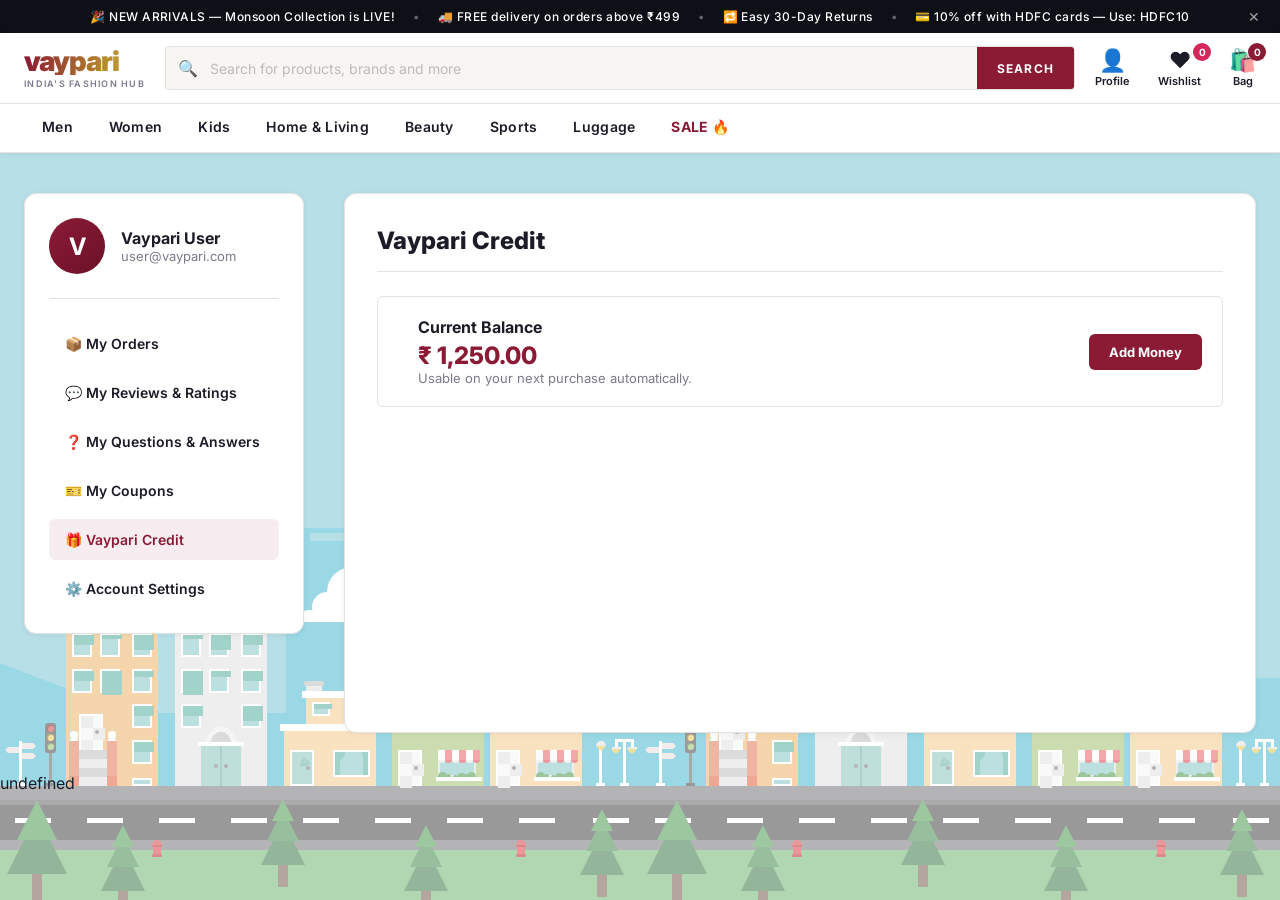
==== credit.html @ 8fc0a8b9 "Add files via upload" ====
<!doctype html>
<html lang="en">

<head>
    <meta charset="UTF-8" />
    <meta name="viewport" content="width=device-width, initial-scale=1.0" />
    <meta name="description" content="Vaypari - India's leading online fashion & lifestyle destination. Shop Men, Women, Kids, Beauty, Home & more." />
    <meta name="keywords" content="fashion, online shopping, clothing, shoes, accessories, beauty, home decor, India" />
    <meta name="author" content="Vaypari" />
    <meta name="theme-color" content="#ff3f6c" />
    <title>Vaypari Credit - Vaypari Account</title>
    <link rel="stylesheet" href="style.css" />
    <link rel="preconnect" href="https://fonts.googleapis.com" />
    <script src="script.js" defer></script>
</head>

<body>

    <!-- ==================== SMOOTH BACKGROUND (CITY SKYLINE) ==================== -->
    <div class="wrap-bg" id="smooth-bg">
        <div class="bg_area">
            <div class="bg01 clearfix"></div>
        </div>
    </div>
    <!-- ==================== PRELOADER ==================== -->
    <div id="page-loader" class="page-loader">
        <div class="loader-holder">
            <!-- 16 circles for the animation -->
            <div class="circle"></div><div class="circle"></div><div class="circle"></div><div class="circle"></div>
            <div class="circle"></div><div class="circle"></div><div class="circle"></div><div class="circle"></div>
            <div class="circle"></div><div class="circle"></div><div class="circle"></div><div class="circle"></div>
            <div class="circle"></div><div class="circle"></div><div class="circle"></div><div class="circle"></div>
        </div>
    </div>

    <!-- ==================== TOP ANNOUNCEMENT BAR ==================== -->
    <div class="announcement-bar" id="announcementBar">
        <div class="announcement-inner">
            <span class="announcement-item">🎉 NEW ARRIVALS — Monsoon Collection is LIVE!</span>
            <span class="announcement-sep">•</span>
            <span class="announcement-item">🚚 FREE delivery on orders above ₹499</span>
            <span class="announcement-sep">•</span>
            <span class="announcement-item">🔁 Easy 30-Day Returns</span>
            <span class="announcement-sep">•</span>
            <span class="announcement-item">💳 10% off with HDFC cards — Use: HDFC10</span>
        </div>
        <button class="announcement-close" id="announcementClose" aria-label="Close announcement">✕</button>
    </div>

    <!-- ==================== MAIN HEADER ==================== -->
    <header class="main-header" id="mainHeader">
        <div class="header-inner">

            <!-- Hamburger (Mobile) -->
            <button class="hamburger-menu" id="hamburger" aria-label="Open menu" type="button">
                <span></span><span></span><span></span>
            </button>

            <!-- Logo -->
            <a href="Front.html" class="logo" aria-label="Vaypari Home">
                <span class="logo-text">vaypari</span>
                <span class="logo-tag">India's Fashion Hub</span>
            </a>

            <!-- Search -->
            <div class="search-wrapper search-animated">
                <span class="search-icon">🔍</span>
                <input id="searchInput" type="text" class="search-input" placeholder="Search for products, brands and more" autocomplete="off" />
                <div class="search-suggestions" id="searchSuggestions">
                    <div class="suggestion-group">
                        <p class="suggestion-label">TRENDING SEARCHES</p>
                        <a href="#" class="suggestion-item">👗 Ethnic Wear for Women</a>
                        <a href="#" class="suggestion-item">👟 Sports Shoes for Men</a>
                        <a href="#" class="suggestion-item">💄 Lipstick Collections</a>
                        <a href="#" class="suggestion-item">🛋️ Home Décor Essentials</a>
                        <a href="#" class="suggestion-item">👜 Handbags & Wallets</a>
                    </div>
                </div>
                <button type="button" class="search-btn" id="searchBtn">SEARCH</button>
            </div>

            <!-- Right Icons -->
            <nav class="header-actions" aria-label="User actions">
                <div class="action-item" id="profileDropdownTrigger">
                    <span class="action-icon">👤</span>
                    <span class="action-label">Profile</span>
                    <div class="profile-dropdown" id="profileDropdown">
                        <div class="profile-header">
                            <p>Hello!</p>
                            <p class="profile-sub">Access account & manage orders</p>
                        </div>
                        <div class="profile-links">
                            <a href="orders.html">📦 My Orders</a>
                            <a href="reviews.html">💬 My Reviews & Ratings</a>
                            <a href="qa.html">❓ My Questions & Answers</a>
                            <a href="coupons.html">🎫 My Coupons</a>
                            <a href="credit.html">🎁 Vaypari Credit</a>
                            <a href="settings.html">⚙️ Account Settings</a>
                        </div>
                        <div class="profile-footer">
                            <a href="#" class="profile-login-btn">LOGIN / SIGNUP</a>
                            <span>Seller: <a href="#">Sell on Vaypari</a></span>
                        </div>
                    </div>
                </div>
                <a href="#" class="action-item wishlist">
                    <span class="action-icon">❤️</span>
                    <span class="action-label">Wishlist</span>
                    <span class="wishlist-count" id="wishlistCount">0</span>
                </a>
                <a href="#" class="action-item cart-action">
                    <span class="action-icon">🛍️</span>
                    <span class="action-label">Bag</span>
                    <span class="cart-count" id="cartCount">0</span>
                </a>
            </nav>
        </div>

        <!-- ==================== NAVIGATION BAR ==================== -->
        <nav class="navbar" aria-label="Main navigation">
            <div class="nav-inner">
                <div class="nav-item nav-dropdown" data-cat="men">
                    <a href="#" class="nav-link">Men</a>
                    <div class="mega-dropdown">
                        <div class="mega-col">
                            <h4>Top Wear</h4>
                            <a href="#">T-Shirts</a><a href="#">Casual Shirts</a><a href="#">Formal Shirts</a>
                            <a href="#">Sweatshirts</a><a href="#">Hoodies</a><a href="#">Jackets & Coats</a>
                        </div>
                        <div class="mega-col">
                            <h4>Bottom Wear</h4>
                            <a href="#">Jeans</a><a href="#">Casual Trousers</a><a href="#">Formal Trousers</a>
                            <a href="#">Shorts</a><a href="#">Track Pants</a>
                        </div>
                        <div class="mega-col">
                            <h4>Ethnic Wear</h4>
                            <a href="#">Kurtas & Kurta Sets</a><a href="#">Sherwanis</a><a href="#">Ethnic Jackets</a>
                            <a href="#">Mundus</a><a href="#">Nehru Jackets</a>
                        </div>
                        <div class="mega-col">
                            <h4>Footwear</h4>
                            <a href="#">Casual Shoes</a><a href="#">Sports Shoes</a><a href="#">Formal Shoes</a>
                            <a href="#">Sandals & Floaters</a><a href="#">Loafers & Moccasins</a>
                        </div>
                        <div class="mega-col mega-brands">
                            <h4>Top Brands</h4>
                            <a href="#" class="brand-pill">H&M</a>
                            <a href="#" class="brand-pill">Puma</a>
                            <a href="#" class="brand-pill">Zara</a>
                            <a href="#" class="brand-pill">Nike</a>
                            <a href="#" class="brand-pill">Levi's</a>
                            <a href="#" class="brand-pill">US Polo</a>
                        </div>
                    </div>
                </div>
                <div class="nav-item nav-dropdown" data-cat="women">
                    <a href="#" class="nav-link">Women</a>
                    <div class="mega-dropdown">
                        <div class="mega-col">
                            <h4>Indian & Fusion</h4>
                            <a href="#">Kurtas & Suits</a><a href="#">Sarees</a><a href="#">Lehengas</a>
                            <a href="#">Salwar Suits</a><a href="#">Ethnic Jackets</a>
                        </div>
                        <div class="mega-col">
                            <h4>Western Wear</h4>
                            <a href="#">Dresses</a><a href="#">Tops</a><a href="#">T-Shirts</a>
                            <a href="#">Jeans</a><a href="#">Trousers & Capris</a><a href="#">Co-ords</a>
                        </div>
                        <div class="mega-col">
                            <h4>Footwear</h4>
                            <a href="#">Heels</a><a href="#">Flats</a><a href="#">Sandals</a>
                            <a href="#">Boots</a><a href="#">Sports Shoes</a>
                        </div>
                        <div class="mega-col">
                            <h4>Accessories</h4>
                            <a href="#">Handbags</a><a href="#">Jewellery</a><a href="#">Watches</a>
                            <a href="#">Sunglasses</a><a href="#">Belts</a>
                        </div>
                        <div class="mega-col mega-brands">
                            <h4>Top Brands</h4>
                            <a href="#" class="brand-pill">Libas</a>
                            <a href="#" class="brand-pill">AND</a>
                            <a href="#" class="brand-pill">W</a>
                            <a href="#" class="brand-pill">Biba</a>
                            <a href="#" class="brand-pill">Global Desi</a>
                        </div>
                    </div>
                </div>
                <div class="nav-item nav-dropdown" data-cat="kids">
                    <a href="#" class="nav-link">Kids</a>
                    <div class="mega-dropdown">
                        <div class="mega-col">
                            <h4>Boys Clothing</h4>
                            <a href="#">T-Shirts</a><a href="#">Shirts</a><a href="#">Shorts</a><a href="#">Jeans</a>
                        </div>
                        <div class="mega-col">
                            <h4>Girls Clothing</h4>
                            <a href="#">Dresses</a><a href="#">Tops</a><a href="#">Ethnic Sets</a><a href="#">Jeans</a>
                        </div>
                        <div class="mega-col">
                            <h4>Footwear & More</h4>
                            <a href="#">School Shoes</a><a href="#">Sandals</a><a href="#">Toys</a><a href="#">Baby Care</a>
                        </div>
                    </div>
                </div>
                <div class="nav-item nav-dropdown" data-cat="home">
                    <a href="#" class="nav-link">Home & Living</a>
                    <div class="mega-dropdown">
                        <div class="mega-col">
                            <h4>Bed & Bath</h4>
                            <a href="#">Bedsheets</a><a href="#">Blankets</a><a href="#">Towels</a><a href="#">Pillows</a>
                        </div>
                        <div class="mega-col">
                            <h4>Kitchen</h4>
                            <a href="#">Cookware</a><a href="#">Storage</a><a href="#">Dinnerware</a>
                        </div>
                        <div class="mega-col">
                            <h4>Décor</h4>
                            <a href="#">Wall Art</a><a href="#">Candles</a><a href="#">Vases</a><a href="#">Clocks</a>
                        </div>
                    </div>
                </div>
                <div class="nav-item nav-dropdown" data-cat="beauty">
                    <a href="#" class="nav-link">Beauty</a>
                    <div class="mega-dropdown">
                        <div class="mega-col">
                            <h4>Skincare</h4>
                            <a href="#">Face Wash</a><a href="#">Moisturiser</a><a href="#">Sunscreen</a><a href="#">Serums</a>
                        </div>
                        <div class="mega-col">
                            <h4>Makeup</h4>
                            <a href="#">Lipstick</a><a href="#">Foundation</a><a href="#">Mascara</a><a href="#">Eyeliner</a>
                        </div>
                        <div class="mega-col">
                            <h4>Haircare</h4>
                            <a href="#">Shampoo</a><a href="#">Conditioner</a><a href="#">Hair Oil</a><a href="#">Serums</a>
                        </div>
                    </div>
                </div>
                <div class="nav-item"><a href="#" class="nav-link">Sports</a></div>
                <div class="nav-item"><a href="#" class="nav-link">Luggage</a></div>
                <div class="nav-item nav-sale"><a href="#" class="nav-link">SALE 🔥</a></div>
            </div>
        </nav>
    </header>

    
    <!-- ==================== ACCOUNT LAYOUT ==================== -->
    <main class="page-content">
        <div class="account-container">
            
        <aside class="account-sidebar">
            <div class="account-user">
                <div class="account-avatar">V</div>
                <div class="account-user-info">
                    <h3>Vaypari User</h3>
                    <p>user@vaypari.com</p>
                </div>
            </div>
            <nav class="account-nav">
                <a href="orders.html" class="account-nav-item ">📦 My Orders</a>
                <a href="reviews.html" class="account-nav-item ">💬 My Reviews & Ratings</a>
                <a href="qa.html" class="account-nav-item ">❓ My Questions & Answers</a>
                <a href="coupons.html" class="account-nav-item ">🎫 My Coupons</a>
                <a href="credit.html" class="account-nav-item active">🎁 Vaypari Credit</a>
                <a href="settings.html" class="account-nav-item ">⚙️ Account Settings</a>

            </nav>
        </aside>

            <div class="account-content">
                
            <h2>Vaypari Credit</h2>
            <div class="mock-credit-card reveal-up">
                <div class="mock-details">
                    <h4>Current Balance</h4>
                    <h2 style="border: none; padding: 0; margin: 0; color: var(--brand);">₹ 1,250.00</h2>
                    <p>Usable on your next purchase automatically.</p>
                </div>
                <button class="mock-btn">Add Money</button>
            </div>
        
            </div>
        </div>
    </main>
    <footer class="main-footer">undefined
---- style.css ----
@import url('https://fonts.googleapis.com/css2?family=Inter:wght@300;400;500;600;700;800;900&display=swap');

/* =====================================================
   VAYPARI — MYNTRA-STYLE DESIGN SYSTEM
   ===================================================== */

:root {
    /* Brand — deep wine-rose */
    --brand:       #8B1A35;
    --brand-dark:  #6b1227;
    --brand-light: #f7edf0;
    /* Accent — champagne gold */
    --gold:        #b8902a;
    --gold-light:  #f5edd8;
    /* Neutrals */
    --navy:        #0d1117;
    --charcoal:    #1c1c28;
    --text:        #1c1c28;
    --text-muted:  #7a7a8c;
    --border:      #e4e2de;
    --bg:          #f8f6f2;
    --white:       #ffffff;
    /* Radius */
    --radius-sm:   6px;
    --radius-md:   12px;
    --radius-lg:   20px;
    --radius-xl:   28px;
    /* Shadow */
    --shadow-sm:   0 1px 6px rgba(0,0,0,.06);
    --shadow-md:   0 6px 20px rgba(0,0,0,.09);
    --shadow-lg:   0 18px 48px rgba(0,0,0,.13);
    --transition:  all .25s cubic-bezier(.4,0,.2,1);
    --header-h:    128px;
}

/* =====================================================
   OPEN PROPS — Easing & Animation Token System
   Sourced from open-props.min.css (unpkg.com/open-props)
   Applied selectively where they enhance the Vaypari UX
   ===================================================== */
:where(html) {
    /* Spring easings — for elastic, alive interactions */
    --ease-spring-1: linear(0,.006,.025 2.8%,.101 6.1%,.539 18.9%,.721 25.3%,.849 31.5%,.937 38.1%,.968 41.8%,.991 45.7%,1.006 50.1%,1.015 55%,1.017 63.9%,1.001);
    --ease-spring-2: linear(0,.007,.029 2.2%,.118 4.7%,.625 14.4%,.826 19%,.902,.962,1.008 26.1%,1.041 28.7%,1.064 32.1%,1.07 36%,1.061 40.5%,1.015 53.4%,.999 61.6%,.995 71.2%,1);
    --ease-spring-3: linear(0,.009,.035 2.1%,.141 4.4%,.723 12.9%,.938 16.7%,1.017,1.077,1.121,1.149 24.3%,1.159,1.163,1.161,1.154 29.9%,1.129 32.8%,1.051 39.6%,1.017 43.1%,.991,.977 51%,.974 53.8%,.975 57.1%,.997 69.8%,1.003 76.9%,1);
    /* Elastic easings — for popping/bouncing micro-interactions */
    --ease-elastic-out-1: cubic-bezier(.5,.75,.75,1.25);
    --ease-elastic-out-2: cubic-bezier(.5,1,.75,1.25);
    --ease-elastic-out-3: cubic-bezier(.5,1.25,.75,1.25);
    --ease-elastic-out-4: cubic-bezier(.5,1.5,.75,1.25);
    --ease-elastic-in-out-3: cubic-bezier(.5,-.5,.1,1.5);
    /* Bounce easings */
    --ease-bounce-1: linear(0,.004,.016,.035,.063,.098,.141,.191,.25,.316,.391 36.8%,.563,.766,1 58.8%,.946,.908 69.1%,.895,.885,.879,.878,.879,.885,.895,.908 89.7%,.946,1);
    --ease-bounce-3: linear(0,.004,.016,.035,.062,.098,.141 11.4%,.25,.39,.562,.764,1 30.3%,.847 34.8%,.787,.737,.699,.672,.655,.65,.656,.672,.699,.738,.787,.847 61.7%,1 66.2%,.946,.908,.885 74.2%,.879,.878,.879,.885 79.5%,.908,.946,1 87.4%,.981,.968,.96,.957,.96,.968,.981,1);
    /* Classic out easings */
    --ease-out-3: cubic-bezier(0,0,.3,1);
    --ease-out-4: cubic-bezier(0,0,.1,1);
    --ease-out-5: cubic-bezier(0,0,0,1);
    --ease-expo-out: cubic-bezier(.19,1,.22,1);
    --ease-quart-out: cubic-bezier(.165,.84,.44,1);
    /* Animation shorthand tokens */
    --animation-fade-in:           fade-in .5s var(--ease-out-3);
    --animation-fade-in-bloom:     fade-in-bloom 1.4s var(--ease-out-3);
    --animation-scale-up:          scale-up .4s var(--ease-spring-2);
    --animation-slide-in-up:       slide-in-up .5s var(--ease-out-4);
    --animation-slide-in-down:     slide-in-down .35s var(--ease-out-4);
    --animation-slide-in-right:    slide-in-right .35s var(--ease-expo-out);
    --animation-slide-in-left:     slide-in-left .35s var(--ease-expo-out);
    --animation-float:             float 3s var(--ease-spring-1) infinite;
    --animation-bounce:            bounce 2s var(--ease-bounce-3) infinite;
    --animation-ping:              ping 2s var(--ease-out-3) infinite;
    --animation-blink:             blink 1s var(--ease-out-3) infinite;
    --animation-pulse:             pulse 2.5s var(--ease-out-3) infinite;
    --animation-shake-x:           shake-x .6s var(--ease-out-5);
    --animation-shake-z:           shake-z .8s var(--ease-spring-1);
    --animation-spin:              spin 1s linear infinite;
}

/* =====================================================
   OPEN PROPS — @keyframes Library
   ===================================================== */
@keyframes fade-in          { from { opacity: 0 } to { opacity: 1 } }
@keyframes fade-out         { from { opacity: 1 } to { opacity: 0 } }
@keyframes fade-in-bloom {
    0%   { filter: brightness(1) blur(20px); opacity: 0 }
    10%  { filter: brightness(1.6) blur(8px);  opacity: 1 }
    100% { filter: brightness(1) blur(0);      opacity: 1 }
}
@keyframes scale-up         { to   { transform: scale(1.25) } }
@keyframes scale-down       { to   { transform: scale(.75)  } }
@keyframes slide-in-up      { from { transform: translateY(100%) } }
@keyframes slide-in-down    { from { transform: translateY(-100%) } }
@keyframes slide-in-right   { from { transform: translateX(-100%) } }
@keyframes slide-in-left    { from { transform: translateX(100%)  } }
@keyframes slide-out-up     { to   { transform: translateY(-100%) } }
@keyframes slide-out-down   { to   { transform: translateY(100%)  } }
@keyframes shake-x {
    0%,100% { transform: translateX(0) }
    20%     { transform: translateX(-6%) }
    40%     { transform: translateX(6%)  }
    60%     { transform: translateX(-6%) }
    80%     { transform: translateX(6%)  }
}
@keyframes shake-z {
    0%,100% { transform: rotate(0deg)   }
    20%     { transform: rotate(-2.5deg) }
    40%     { transform: rotate(2.5deg)  }
    60%     { transform: rotate(-2.5deg) }
    80%     { transform: rotate(2.5deg)  }
}
@keyframes spin     { to   { transform: rotate(1turn) } }
@keyframes ping     { 90%,to { opacity: 0; transform: scale(2.2) } }
@keyframes blink    { 0%,100% { opacity: 1 } 50% { opacity: .45 } }
@keyframes float    { 50% { transform: translateY(-20%) } }
@keyframes bounce   {
    25% { transform: translateY(-18%) }
    40% { transform: translateY(-3%)  }
    0%,60%,100% { transform: translateY(0) }
}
@keyframes pulse    { 50% { transform: scale(.94) } }
@keyframes shimmer-sweep {
    0%   { background-position: -200% center }
    100% { background-position:  200% center }
}

*, *::before, *::after { 
    margin:0; 
    padding:0; 
    box-sizing:border-box; 
    transition: background-color 0.8s ease-in-out, color 0.8s ease-in-out, border-color 0.8s ease-in-out, box-shadow 0.8s ease-in-out, opacity 0.8s ease-in-out;
}

html { scroll-behavior: smooth; }

/* =====================================================
   PAGE LOADER
   ===================================================== */
.page-loader {
    position: fixed;
    top: 0; left: 0; right: 0; bottom: 0;
    background: var(--bg);
    z-index: 9999;
    display: flex;
    align-items: center;
    justify-content: center;
    transition: opacity .6s var(--ease-out-3), visibility .6s;
}
.page-loader.hidden {
    opacity: 0;
    visibility: hidden;
}

.loader-holder {
    width: 500px;
    height: 250px;
    position: relative;
    transform: scale(0.6);
}
@media (max-width: 768px) { .loader-holder { transform: scale(0.4); } }

.loader-holder .circle {
    border-radius: 100% 100% 0 0;
    position: absolute;
    bottom: 0;
    left: 50%;
    transform: translateX(-50%);
    transform-origin: bottom center;
    border-bottom: none !important;
}

.loader-holder .circle:nth-child(1) { background: var(--brand); border-radius: 25px 25px 0 0; width: 25px; height: 12.5px; z-index: 15; animation: circle-1 10s infinite ease-in-out; }
@keyframes circle-1 { 0% { transform: translateX(-50%) rotate(0deg); } 100% { transform: translateX(-50%) rotate(-360deg); } }

.loader-holder .circle:nth-child(2) { border: 13px solid var(--brand); border-radius: 31px 31px 0 0; width: 31px; height: 15.5px; z-index: 14; animation: circle-2 10s infinite ease-in-out; }
@keyframes circle-2 { 0% { transform: translateX(-50%) rotate(0deg); } 100% { transform: translateX(-50%) rotate(-720deg); } }

.loader-holder .circle:nth-child(3) { border: 13px solid var(--brand); border-radius: 62px 62px 0 0; width: 62px; height: 31px; z-index: 13; animation: circle-3 10s infinite ease-in-out; }
@keyframes circle-3 { 0% { transform: translateX(-50%) rotate(0deg); } 100% { transform: translateX(-50%) rotate(-1080deg); } }

.loader-holder .circle:nth-child(4) { border: 13px solid var(--brand); border-radius: 93px 93px 0 0; width: 93px; height: 46.5px; z-index: 12; animation: circle-4 10s infinite ease-in-out; }
@keyframes circle-4 { 0% { transform: translateX(-50%) rotate(0deg); } 100% { transform: translateX(-50%) rotate(-1440deg); } }

.loader-holder .circle:nth-child(5) { border: 13px solid var(--brand); border-radius: 124px 124px 0 0; width: 124px; height: 62px; z-index: 11; animation: circle-5 10s infinite ease-in-out; }
@keyframes circle-5 { 0% { transform: translateX(-50%) rotate(0deg); } 100% { transform: translateX(-50%) rotate(-1800deg); } }

.loader-holder .circle:nth-child(6) { border: 13px solid var(--brand); border-radius: 155px 155px 0 0; width: 155px; height: 77.5px; z-index: 10; animation: circle-6 10s infinite ease-in-out; }
@keyframes circle-6 { 0% { transform: translateX(-50%) rotate(0deg); } 100% { transform: translateX(-50%) rotate(-2160deg); } }

.loader-holder .circle:nth-child(7) { border: 13px solid var(--brand); border-radius: 186px 186px 0 0; width: 186px; height: 93px; z-index: 9; animation: circle-7 10s infinite ease-in-out; }
@keyframes circle-7 { 0% { transform: translateX(-50%) rotate(0deg); } 100% { transform: translateX(-50%) rotate(-2520deg); } }

.loader-holder .circle:nth-child(8) { border: 13px solid var(--brand); border-radius: 217px 217px 0 0; width: 217px; height: 108.5px; z-index: 8; animation: circle-8 10s infinite ease-in-out; }
@keyframes circle-8 { 0% { transform: translateX(-50%) rotate(0deg); } 100% { transform: translateX(-50%) rotate(-2880deg); } }

.loader-holder .circle:nth-child(9) { border: 13px solid var(--brand); border-radius: 248px 248px 0 0; width: 248px; height: 124px; z-index: 7; animation: circle-9 10s infinite ease-in-out; }
@keyframes circle-9 { 0% { transform: translateX(-50%) rotate(0deg); } 100% { transform: translateX(-50%) rotate(-3240deg); } }

.loader-holder .circle:nth-child(10) { border: 13px solid var(--brand); border-radius: 279px 279px 0 0; width: 279px; height: 139.5px; z-index: 6; animation: circle-10 10s infinite ease-in-out; }
@keyframes circle-10 { 0% { transform: translateX(-50%) rotate(0deg); } 100% { transform: translateX(-50%) rotate(-3600deg); } }

.loader-holder .circle:nth-child(11) { border: 13px solid var(--brand); border-radius: 310px 310px 0 0; width: 310px; height: 155px; z-index: 5; animation: circle-11 10s infinite ease-in-out; }
@keyframes circle-11 { 0% { transform: translateX(-50%) rotate(0deg); } 100% { transform: translateX(-50%) rotate(-3960deg); } }

.loader-holder .circle:nth-child(12) { border: 13px solid var(--brand); border-radius: 341px 341px 0 0; width: 341px; height: 170.5px; z-index: 4; animation: circle-12 10s infinite ease-in-out; }
@keyframes circle-12 { 0% { transform: translateX(-50%) rotate(0deg); } 100% { transform: translateX(-50%) rotate(-4320deg); } }

.loader-holder .circle:nth-child(13) { border: 13px solid var(--brand); border-radius: 372px 372px 0 0; width: 372px; height: 186px; z-index: 3; animation: circle-13 10s infinite ease-in-out; }
@keyframes circle-13 { 0% { transform: translateX(-50%) rotate(0deg); } 100% { transform: translateX(-50%) rotate(-4680deg); } }

.loader-holder .circle:nth-child(14) { border: 13px solid var(--brand); border-radius: 403px 403px 0 0; width: 403px; height: 201.5px; z-index: 2; animation: circle-14 10s infinite ease-in-out; }
@keyframes circle-14 { 0% { transform: translateX(-50%) rotate(0deg); } 100% { transform: translateX(-50%) rotate(-5040deg); } }

.loader-holder .circle:nth-child(15) { border: 13px solid var(--brand); border-radius: 434px 434px 0 0; width: 434px; height: 217px; z-index: 1; animation: circle-15 10s infinite ease-in-out; }
@keyframes circle-15 { 0% { transform: translateX(-50%) rotate(0deg); } 100% { transform: translateX(-50%) rotate(-5400deg); } }

.loader-holder .circle:nth-child(16) { border: 13px solid var(--brand); border-radius: 465px 465px 0 0; width: 465px; height: 232.5px; z-index: 0; animation: circle-16 10s infinite ease-in-out; }
@keyframes circle-16 { 0% { transform: translateX(-50%) rotate(0deg); } 100% { transform: translateX(-50%) rotate(-5760deg); } }

body {
    font-family: 'Inter', 'Helvetica Neue', Arial, sans-serif;
    background: transparent;
    color: var(--text);
    -webkit-font-smoothing: antialiased;
    text-rendering: optimizeLegibility;
}

a { text-decoration: none; color: inherit; }
button { cursor: pointer; border: none; background: none; font-family: inherit; }
img { max-width: 100%; display: block; }
ul { list-style: none; }

.container-fluid {
    width: 100%;
    max-width: 1360px;
    margin: 0 auto;
    padding: 0 24px;
}

/* =====================================================
   ANNOUNCEMENT BAR
   ===================================================== */
.announcement-bar {
    background: var(--navy);
    color: #fff;
    font-size: 12px;
    font-weight: 500;
    letter-spacing: .04em;
    display: flex;
    align-items: center;
    justify-content: center;
    gap: 0;
    padding: 9px 20px;
    position: relative;
    overflow: hidden;
}

.announcement-inner {
    display: flex;
    align-items: center;
    gap: 18px;
    animation: scroll-announcement 24s linear infinite;
    white-space: nowrap;
}

@keyframes scroll-announcement {
    0%   { transform: translateX(0); }
    100% { transform: translateX(-50%); }
}

.announcement-sep { color: rgba(255,255,255,.35); }

.announcement-close {
    position: absolute;
    right: 16px;
    top: 50%;
    transform: translateY(-50%);
    color: rgba(255,255,255,.6);
    font-size: 14px;
    line-height: 1;
    transition: var(--transition);
    padding: 4px;
}
.announcement-close:hover { color: #fff; }

/* =====================================================
   MAIN HEADER
   ===================================================== */
.main-header {
    background: var(--white);
    border-bottom: 1px solid var(--border);
    position: sticky;
    top: 0;
    z-index: 200;
    box-shadow: var(--shadow-sm);
}

.header-inner {
    max-width: 1360px;
    margin: 0 auto;
    padding: 0 24px;
    display: flex;
    align-items: center;
    gap: 20px;
    height: 70px;
}

/* Logo */
.logo {
    flex: 0 0 auto;
    display: flex;
    flex-direction: column;
    align-items: flex-start;
    text-decoration: none;
    min-width: 110px;
}

.logo-text {
    font-size: 28px;
    font-weight: 900;
    background: linear-gradient(90deg, #8B1A35 0%, #b8902a 45%, #c9a96b 70%, #8B1A35 100%);
    background-size: 200% auto;
    -webkit-background-clip: text;
    -webkit-text-fill-color: transparent;
    animation: shimmer-logo 5s linear infinite, logo-pulse 3s ease-in-out infinite;
    letter-spacing: -1px;
    line-height: 1;
}

.logo-tag {
    font-size: 9px;
    font-weight: 600;
    letter-spacing: .14em;
    text-transform: uppercase;
    color: var(--text-muted);
    margin-top: 3px;
}

@keyframes shimmer-logo {
    0%   { background-position: 0% center; }
    100% { background-position: -200% center; }
}

@keyframes logo-pulse {
    0%, 100% { transform: scale(1); }
    50%       { transform: scale(1.025); }
}

/* Search */
.search-wrapper {
    flex: 1 1 auto;
    position: relative;
    display: flex;
    align-items: center;
    background: var(--bg);
    border: 1.5px solid var(--border);
    border-radius: 4px;
    height: 44px;
    overflow: visible;
    transition: var(--transition);
    min-width: 0;
}
.search-wrapper:focus-within {
    border-color: var(--brand);
    box-shadow: 0 0 0 3px rgba(255,63,108,.12);
}

.search-animated { animation: search-pulse 3s ease-in-out infinite; }
@keyframes search-pulse {
    0%,100% { box-shadow: none; }
    50% { box-shadow: 0 0 0 3px rgba(255,63,108,.08); }
}

.search-icon {
    padding: 0 12px;
    font-size: 16px;
    color: var(--text-muted);
    flex-shrink: 0;
}

.search-input {
    flex: 1;
    border: none;
    outline: none;
    background: transparent;
    font-size: 14px;
    color: var(--text);
    font-family: inherit;
    min-width: 0;
}

.search-input::placeholder { color: #bbb; }

.search-btn {
    padding: 0 20px;
    height: 100%;
    background: var(--brand);
    color: #fff;
    font-weight: 700;
    font-size: 12px;
    letter-spacing: .1em;
    border-radius: 0 3px 3px 0;
    transition: var(--transition);
    flex-shrink: 0;
}
.search-btn:hover { background: var(--brand-dark); }

/* Search Suggestions */
.search-suggestions {
    position: absolute;
    top: calc(100% + 8px);
    left: 0;
    right: 0;
    background: var(--white);
    border-radius: var(--radius-md);
    box-shadow: var(--shadow-lg);
    padding: 16px;
    display: none;
    z-index: 300;
}
.search-wrapper:focus-within .search-suggestions { display: block; }

.suggestion-label {
    font-size: 11px;
    font-weight: 700;
    letter-spacing: .12em;
    color: var(--text-muted);
    margin-bottom: 10px;
}

.suggestion-item {
    display: block;
    padding: 9px 12px;
    font-size: 14px;
    color: var(--text);
    border-radius: var(--radius-sm);
    transition: var(--transition);
}
.suggestion-item:hover { background: var(--brand-light); color: var(--brand); }

/* Header Actions */
.header-actions {
    display: flex;
    align-items: center;
    gap: 28px;
    flex-shrink: 0;
}

.action-item {
    display: flex;
    flex-direction: column;
    align-items: center;
    gap: 3px;
    position: relative;
    cursor: pointer;
    transition: var(--transition);
    text-decoration: none;
    color: var(--text);
}
.action-item:hover { color: var(--brand); }

.action-icon { font-size: 22px; line-height: 1; }
.action-label { font-size: 11px; font-weight: 600; white-space: nowrap; }

.cart-count, .wishlist-count {
    position: absolute;
    top: -6px;
    right: -10px;
    background: var(--brand);
    color: #fff;
    border-radius: 50%;
    width: 18px;
    height: 18px;
    display: flex;
    align-items: center;
    justify-content: center;
    font-size: 10px;
    font-weight: 700;
    line-height: 1;
    animation: ripple-ring 2s infinite;
}

.wishlist-count { background: #d4275a; }

@keyframes ripple-ring {
    0%   { box-shadow: 0 0 0 0 rgba(255,63,108,.5); }
    70%  { box-shadow: 0 0 0 8px rgba(255,63,108,0); }
    100% { box-shadow: 0 0 0 0 rgba(255,63,108,0); }
}

/* Profile Dropdown */
.profile-dropdown {
    position: absolute;
    top: calc(100% + 16px);
    right: 0;
    width: 260px;
    background: var(--white);
    border-radius: var(--radius-md);
    box-shadow: var(--shadow-lg);
    padding: 0;
    opacity: 0;
    pointer-events: none;
    transform: translateY(12px);
    transition: var(--transition);
    z-index: 300;
    overflow: hidden;
}
#profileDropdownTrigger:hover .profile-dropdown {
    opacity: 1;
    pointer-events: all;
    transform: translateY(0);
}

.profile-header {
    background: linear-gradient(135deg, #ff3f6c 0%, #ff6b6b 100%);
    padding: 20px;
    color: #fff;
}
.profile-header p { font-size: 14px; font-weight: 700; }
.profile-sub { font-size: 12px; opacity: .85; margin-top: 4px; }

.profile-links { padding: 12px 0; }
.profile-links a {
    display: block;
    padding: 10px 20px;
    font-size: 13px;
    color: var(--text);
    transition: var(--transition);
}
.profile-links a:hover { background: var(--bg); color: var(--brand); }

.profile-footer {
    padding: 14px 20px;
    border-top: 1px solid var(--border);
    display: flex;
    flex-direction: column;
    gap: 8px;
    font-size: 12px;
    color: var(--text-muted);
}
.profile-login-btn {
    display: block;
    text-align: center;
    background: var(--brand);
    color: #fff !important;
    padding: 12px;
    border-radius: var(--radius-sm);
    font-weight: 700;
    font-size: 13px;
    letter-spacing: .06em;
    transition: var(--transition);
}
.profile-login-btn:hover { background: var(--brand-dark) !important; }

/* Hamburger */
.hamburger-menu {
    display: none;
    flex-direction: column;
    gap: 5px;
    padding: 10px;
    border-radius: var(--radius-sm);
    transition: var(--transition);
    flex-shrink: 0;
}
.hamburger-menu span {
    width: 22px;
    height: 2px;
    background: var(--text);
    border-radius: 99px;
    display: block;
    transition: var(--transition);
}
.hamburger-menu.active span:nth-child(1) { transform: translateY(7px) rotate(45deg); }
.hamburger-menu.active span:nth-child(2) { opacity: 0; transform: scaleX(0); }
.hamburger-menu.active span:nth-child(3) { transform: translateY(-7px) rotate(-45deg); }

/* =====================================================
   NAVIGATION BAR (Mega Menu)
   ===================================================== */
.navbar {
    border-top: 1px solid var(--border);
    background: var(--white);
}

.nav-inner {
    max-width: 1360px;
    margin: 0 auto;
    padding: 0 24px;
    display: flex;
    align-items: center;
    overflow-x: auto;
    -webkit-overflow-scrolling: touch;
    scrollbar-width: none;
}
.nav-inner::-webkit-scrollbar { display: none; }

.nav-item {
    flex: 0 0 auto;
    position: relative;
}

.nav-link {
    display: block;
    padding: 14px 18px;
    font-size: 14px;
    font-weight: 600;
    color: var(--text);
    letter-spacing: .02em;
    white-space: nowrap;
    transition: var(--transition);
    border-bottom: 3px solid transparent;
    position: relative;
}

.nav-link::after {
    content: '';
    position: absolute;
    bottom: -3px;
    left: 0; right: 0;
    height: 3px;
    background: var(--brand);
    transform: scaleX(0);
    transform-origin: center;
    transition: var(--transition);
}

.nav-item:hover .nav-link,
.nav-item.active .nav-link { color: var(--brand); }
.nav-item:hover .nav-link::after,
.nav-item.active .nav-link::after { transform: scaleX(1); }

.nav-sale .nav-link { color: var(--brand); font-weight: 700; }

/* Mega Dropdown */
.mega-dropdown {
    position: absolute;
    top: 100%;
    left: 0;
    min-width: 620px;
    background: var(--white);
    border-radius: 0 0 var(--radius-lg) var(--radius-lg);
    box-shadow: var(--shadow-lg);
    padding: 28px 32px;
    display: flex;
    gap: 32px;
    opacity: 0;
    visibility: hidden;
    transform: translateY(10px);
    transition: var(--transition);
    z-index: 250;
    border-top: 3px solid var(--brand);
}

.nav-dropdown:hover .mega-dropdown {
    opacity: 1;
    visibility: visible;
    transform: translateY(0);
}

.mega-col { flex: 1 1 auto; min-width: 120px; }

.mega-col h4 {
    font-size: 11px;
    font-weight: 700;
    color: var(--text-muted);
    text-transform: uppercase;
    letter-spacing: .12em;
    margin-bottom: 14px;
    padding-bottom: 8px;
    border-bottom: 1px solid var(--border);
}

.mega-col a {
    display: block;
    font-size: 13px;
    color: var(--text);
    padding: 6px 0;
    transition: var(--transition);
}
.mega-col a:hover { color: var(--brand); padding-left: 4px; }

.mega-brands { min-width: 110px; }

.brand-pill {
    display: inline-block !important;
    background: var(--bg);
    border: 1px solid var(--border);
    border-radius: var(--radius-sm);
    padding: 6px 12px !important;
    font-size: 12px !important;
    font-weight: 700;
    margin-bottom: 8px;
    transition: var(--transition);
}
.brand-pill:hover {
    background: var(--brand-light) !important;
    border-color: var(--brand) !important;
    color: var(--brand) !important;
    padding-left: 12px !important;
}

/* =====================================================
   PAGE CONTENT
   ===================================================== */
.page-content { padding-bottom: 0; }

/* =====================================================
   HERO SLIDER
   ===================================================== */
.hero-slider {
    position: relative;
    overflow: hidden;
    height: 520px;
    background: linear-gradient(135deg, #0d1117 0%, #171722 40%, #21151c 100%);
}

#heroCanvas {
    position: absolute;
    top: 0;
    left: 0;
    width: 100%;
    height: 100%;
    z-index: 0;
    pointer-events: none; /* Let clicks pass through to slider buttons */
}

.slider-track {
    display: flex;
    position: relative;
    z-index: 2;
    /* Must be exactly totalSlides × 100% of the container so each slide = container width */
    width: 300%; /* 3 slides */
    height: 100%;
    transition: transform .6s cubic-bezier(.4,0,.2,1);
    will-change: transform;
}

.slide {
    /* Each slide = 1/3 of the track = 100% of the container */
    flex: 0 0 calc(100% / 3);
    width: calc(100% / 3);
    height: 100%;
    display: grid;
    grid-template-columns: 1fr 1fr;
    align-items: center;
    padding: 0 80px;
    position: relative;
    overflow: hidden;
}

.slide-1 { background: transparent; }
.slide-2 { background: transparent; }
.slide-3 { background: transparent; }

.slide-content { z-index: 2; }

.slide-tag {
    display: inline-block;
    background: rgba(255,255,255,.12);
    color: rgba(255,255,255,.9);
    border: 1px solid rgba(255,255,255,.2);
    padding: 6px 14px;
    border-radius: 99px;
    font-size: 12px;
    font-weight: 600;
    letter-spacing: .14em;
    text-transform: uppercase;
    margin-bottom: 20px;
}

.slide-content h1 {
    font-size: 52px;
    font-weight: 900;
    color: #fff;
    line-height: 1.1;
    letter-spacing: -2px;
    margin-bottom: 16px;
}

.slide-content h1 em {
    font-style: normal;
    background: linear-gradient(90deg, #c9a96b, #b8902a);
    -webkit-background-clip: text;
    -webkit-text-fill-color: transparent;
}

.slide-content p {
    color: rgba(255,255,255,.8);
    font-size: 16px;
    line-height: 1.7;
    max-width: 440px;
    margin-bottom: 28px;
}

.slide-ctas { display: flex; gap: 14px; flex-wrap: wrap; margin-bottom: 24px; }

.cta-btn {
    display: inline-flex;
    align-items: center;
    padding: 14px 30px;
    border-radius: 4px;
    font-weight: 700;
    font-size: 14px;
    letter-spacing: .06em;
    transition: var(--transition);
    text-transform: uppercase;
}

.cta-primary {
    background: var(--brand);
    color: #fff;
}
.cta-primary:hover { background: var(--brand-dark); transform: translateY(-2px); box-shadow: 0 8px 24px rgba(255,63,108,.4); }

.cta-secondary {
    background: rgba(255,255,255,.12);
    color: #fff;
    border: 1px solid rgba(255,255,255,.35);
    backdrop-filter: blur(4px);
}
.cta-secondary:hover { background: rgba(255,255,255,.22); }

.slide-badges { display: flex; gap: 16px; flex-wrap: wrap; }
.slide-badges span {
    font-size: 12px;
    color: rgba(255,255,255,.75);
    font-weight: 500;
}

/* Slide visuals — placeholder gradient art */
.slide-visual {
    height: 100%;
    width: 100%;
    border-radius: var(--radius-lg) 0 0 var(--radius-lg);
    position: relative;
}

.slide-visual-1 {
    background:
        radial-gradient(ellipse at 65% 35%, rgba(184,144,42,.22), transparent 55%),
        radial-gradient(ellipse at 35% 75%, rgba(139,26,53,.18), transparent 45%),
        linear-gradient(180deg, rgba(255,255,255,.03) 0%, rgba(255,255,255,.01) 100%);
    animation: float-visual 4s ease-in-out infinite;
}

.slide-visual-2 {
    background:
        radial-gradient(ellipse at 60% 40%, rgba(184,144,42,.28), transparent 55%),
        radial-gradient(ellipse at 40% 70%, rgba(61,42,18,.5), transparent 50%),
        linear-gradient(135deg, rgba(255,255,255,.04), transparent);
    animation: float-visual 5s ease-in-out infinite;
}

.slide-visual-3 {
    background:
        radial-gradient(ellipse at 50% 50%, rgba(139,26,53,.3), transparent 60%),
        radial-gradient(ellipse at 75% 25%, rgba(184,144,42,.2), transparent 40%),
        linear-gradient(135deg, rgba(255,255,255,.03), transparent);
    animation: float-visual 3.5s ease-in-out infinite;
}

@keyframes float-visual {
    0%,100% { transform: translateY(0) scale(1); }
    50%      { transform: translateY(-12px) scale(1.02); }
}

/* Slider Controls */
.slider-btn {
    position: absolute;
    top: 50%;
    transform: translateY(-50%);
    width: 48px;
    height: 48px;
    border-radius: 50%;
    background: rgba(255,255,255,.15);
    color: #fff;
    font-size: 26px;
    display: flex;
    align-items: center;
    justify-content: center;
    backdrop-filter: blur(6px);
    border: 1px solid rgba(255,255,255,.2);
    z-index: 10;
    transition: var(--transition);
    line-height: 1;
}
.slider-btn:hover { background: var(--brand); border-color: var(--brand); }
.prev { left: 20px; }
.next { right: 20px; }

.slider-dots {
    position: absolute;
    bottom: 20px;
    left: 50%;
    transform: translateX(-50%);
    display: flex;
    gap: 8px;
    z-index: 10;
}

.dot {
    width: 8px;
    height: 8px;
    border-radius: 50%;
    background: rgba(255,255,255,.4);
    border: none;
    transition: var(--transition);
}
.dot.active {
    width: 28px;
    border-radius: 4px;
    background: var(--brand);
}

/* =====================================================
   CATEGORY ICON STRIP
   ===================================================== */
.cat-strip {
    background: var(--white);
    padding: 28px 24px;
    margin-top: 0;
    border-bottom: 1px solid var(--border);
}

.cat-strip-inner {
    display: flex;
    gap: 0;
    justify-content: space-between;
    overflow-x: auto;
    scrollbar-width: none;
}
.cat-strip-inner::-webkit-scrollbar { display: none; }

.cat-icon-item {
    display: flex;
    flex-direction: column;
    align-items: center;
    gap: 10px;
    text-decoration: none;
    transition: var(--transition);
    flex: 0 0 auto;
    padding: 0 12px;
}
.cat-icon-item:hover { transform: translateY(-4px); }
.cat-icon-item:hover span { color: var(--brand); font-weight: 700; }

.cat-icon-circle {
    width: 72px;
    height: 72px;
    border-radius: 50%;
    display: flex;
    align-items: center;
    justify-content: center;
    font-size: 28px;
    transition: var(--transition);
}
.cat-icon-item:hover .cat-icon-circle { transform: scale(1.08); box-shadow: var(--shadow-md); }

.cat-icon-item span { font-size: 12px; font-weight: 600; color: var(--text); letter-spacing: .02em; }

/* Category circle colors — muted, sophisticated */
.cat-women      { background: #f4edef; }
.cat-men        { background: #ecedf4; }
.cat-kids       { background: #f4f2ec; }
.cat-beauty     { background: #f4eeee; }
.cat-home       { background: #edf4f0; }
.cat-sports     { background: #ecf0f4; }
.cat-ethnic     { background: #f4f0ec; }
.cat-footwear   { background: #f0ecf4; }
.cat-accessories{ background: #f4f2ee; }
.cat-sale       { background: #f0eced; }

/* =====================================================
   FLASH SALE STRIP
   ===================================================== */
.flash-sale-strip {
    display: flex;
    align-items: center;
    gap: 24px;
    background: linear-gradient(135deg, #fff0f4 0%, #fff8f0 100%);
    border: 1px solid rgba(255,63,108,.18);
    border-radius: var(--radius-xl);
    padding: 28px 36px;
    margin: 28px auto;
}

.flash-sale-left { flex: 1; }

.flash-tag {
    display: inline-block;
    background: var(--brand);
    color: #fff;
    font-size: 11px;
    font-weight: 700;
    letter-spacing: .14em;
    text-transform: uppercase;
    padding: 5px 12px;
    border-radius: 99px;
    margin-bottom: 10px;
}

.flash-sale-left h2 {
    font-size: 26px;
    font-weight: 800;
    color: var(--text);
    margin-bottom: 4px;
}

.flash-sale-left p { font-size: 13px; color: var(--text-muted); }

.flash-sale-timer {
    display: flex;
    align-items: center;
    gap: 6px;
    flex-shrink: 0;
}

.timer-block {
    display: flex;
    flex-direction: column;
    align-items: center;
    background: var(--white);
    border-radius: var(--radius-md);
    padding: 12px 18px;
    min-width: 70px;
    box-shadow: var(--shadow-sm);
}

.timer-block span {
    font-size: 28px;
    font-weight: 900;
    color: var(--brand);
    line-height: 1;
    font-variant-numeric: tabular-nums;
}

.timer-block em {
    font-style: normal;
    font-size: 10px;
    color: var(--text-muted);
    font-weight: 600;
    letter-spacing: .1em;
    text-transform: uppercase;
    margin-top: 4px;
}

.timer-colon { font-size: 24px; font-weight: 900; color: var(--brand); margin: 0 2px; }

.flash-cta {
    display: inline-flex;
    align-items: center;
    background: var(--brand);
    color: #fff;
    padding: 14px 28px;
    border-radius: 4px;
    font-weight: 700;
    font-size: 14px;
    transition: var(--transition);
    flex-shrink: 0;
}
.flash-cta:hover { background: var(--brand-dark); transform: translateY(-2px); box-shadow: 0 8px 20px rgba(255,63,108,.35); }

/* =====================================================
   SECTION HEADER
   ===================================================== */
.section-block { padding: 0 0 40px; }

.section-header {
    display: flex;
    align-items: flex-end;
    justify-content: space-between;
    margin-bottom: 24px;
    padding: 32px 0 0;
}

.section-header h2 {
    font-size: 26px;
    font-weight: 800;
    color: var(--text);
    margin-bottom: 4px;
}

.section-header p { font-size: 14px; color: var(--text-muted); }

.view-all-link {
    font-size: 13px;
    font-weight: 700;
    color: var(--brand);
    letter-spacing: .04em;
    text-transform: uppercase;
    transition: var(--transition);
    flex-shrink: 0;
}
.view-all-link:hover { letter-spacing: .08em; }

/* =====================================================
   PRODUCT GRID & CARDS
   ===================================================== */
.product-grid {
    display: grid;
    grid-template-columns: repeat(4, 1fr);
    gap: 20px;
}

.product-card {
    background: var(--white);
    border-radius: var(--radius-md);
    overflow: hidden;
    box-shadow: var(--shadow-sm);
    transition: var(--transition);
    position: relative;
}

.product-card:hover {
    transform: translateY(-6px);
    box-shadow: var(--shadow-lg);
}

.product-img-wrap {
    position: relative;
    overflow: hidden;
}

.product-img {
    height: 280px;
    background-size: cover;
    background-position: center;
    transition: transform .5s ease;
}

.product-card:hover .product-img { transform: scale(1.06); }

/* Product image — muted editorial palettes */
.img-fashion-1 { background: linear-gradient(160deg, #e8d8dc 0%, #c9a4af 100%); }
.img-fashion-2 { background: linear-gradient(160deg, #dcdee8 0%, #a4a8c4 100%); }
.img-fashion-3 { background: linear-gradient(160deg, #d8e4de 0%, #a0bfaa 100%); }
.img-fashion-4 { background: linear-gradient(160deg, #ede0cc 0%, #c9a678 100%); }
.img-fashion-5 { background: linear-gradient(160deg, #e4dcea 0%, #b0a0c0 100%); }
.img-fashion-6 { background: linear-gradient(160deg, #e6d5d8 0%, #b89098 100%); }
.img-beauty-1  { background: linear-gradient(160deg, #d8e8ee 0%, #96bfcc 100%); }
.img-accessory-1 { background: linear-gradient(160deg, #e8dcea 0%, #a882b0 100%); }

.wishlist-btn {
    position: absolute;
    top: 10px;
    right: 10px;
    width: 34px;
    height: 34px;
    border-radius: 50%;
    background: var(--white);
    color: #ccc;
    font-size: 16px;
    display: flex;
    align-items: center;
    justify-content: center;
    box-shadow: var(--shadow-sm);
    transition: var(--transition);
    z-index: 2;
}
.wishlist-btn:hover, .wishlist-btn.active { color: var(--brand); transform: scale(1.15); }

.discount-badge {
    position: absolute;
    top: 10px;
    left: 10px;
    background: var(--brand);
    color: #fff;
    font-size: 11px;
    font-weight: 700;
    padding: 3px 8px;
    border-radius: 4px;
    z-index: 2;
}
.new-badge { background: var(--teal); }

.quick-view {
    position: absolute;
    bottom: 0;
    left: 0;
    right: 0;
    background: rgba(40,44,63,.85);
    color: #fff;
    text-align: center;
    font-size: 13px;
    font-weight: 600;
    padding: 12px;
    transform: translateY(100%);
    transition: var(--transition);
    backdrop-filter: blur(4px);
    cursor: pointer;
}
.product-card:hover .quick-view { transform: translateY(0); }

.product-info { padding: 16px; }

.brand-name {
    display: block;
    font-size: 11px;
    font-weight: 700;
    color: var(--text-muted);
    text-transform: uppercase;
    letter-spacing: .12em;
    margin-bottom: 5px;
}

.product-name {
    font-size: 14px;
    font-weight: 600;
    color: var(--text);
    margin-bottom: 8px;
    line-height: 1.4;
    display: -webkit-box;
    -webkit-line-clamp: 2;
    -webkit-box-orient: vertical;
    overflow: hidden;
}

.product-rating {
    display: flex;
    align-items: center;
    gap: 6px;
    margin-bottom: 10px;
}

.stars { font-size: 13px; color: var(--gold); }
.rating-count { font-size: 12px; color: var(--text-muted); }

.product-pricing {
    display: flex;
    align-items: baseline;
    gap: 8px;
    flex-wrap: wrap;
    margin-bottom: 14px;
}

.current-price { font-size: 16px; font-weight: 800; color: var(--text); }
.original-price { font-size: 13px; color: var(--text-muted); text-decoration: line-through; }
.off-label { font-size: 12px; font-weight: 700; color: #3a7a50; }

.add-to-bag-btn {
    width: 100%;
    padding: 11px;
    background: var(--brand-light);
    color: var(--brand);
    border: 1px solid var(--brand);
    border-radius: 4px;
    font-size: 13px;
    font-weight: 700;
    letter-spacing: .04em;
    text-transform: uppercase;
    transition: var(--transition);
}
.add-to-bag-btn:hover {
    background: var(--brand);
    color: #fff;
    transform: translateY(-1px);
    box-shadow: 0 4px 14px rgba(255,63,108,.3);
}

/* =====================================================
   BRAND SPOTLIGHT
   ===================================================== */
.brand-section {}

.brand-grid {
    display: grid;
    grid-template-columns: repeat(8, 1fr);
    gap: 14px;
}

.brand-card {
    background: var(--white);
    border: 1.5px solid var(--border);
    border-radius: var(--radius-md);
    height: 88px;
    display: flex;
    align-items: center;
    justify-content: center;
    font-size: 15px;
    font-weight: 800;
    letter-spacing: -.02em;
    color: var(--text);
    transition: var(--transition);
    text-decoration: none;
}
.brand-card:hover { border-color: var(--brand); box-shadow: var(--shadow-md); transform: translateY(-3px); color: var(--brand); }

.brand-hm   { background: linear-gradient(135deg, #f2ecee, #e8dde0); }
.brand-puma { background: linear-gradient(135deg, #f2eeea, #e8e0d8); }
.brand-zara { background: linear-gradient(135deg, #eeeeee, #e4e4e4); }
.brand-nike { background: linear-gradient(135deg, #eaeeea, #dce4dc); }
.brand-levis{ background: linear-gradient(135deg, #eaeef2, #dce4ec); }
.brand-mango{ background: linear-gradient(135deg, #f2eeea, #e8e2d8); }
.brand-biba { background: linear-gradient(135deg, #f2ecec, #e8d8d8); }
.brand-and  { background: linear-gradient(135deg, #eeeaf2, #e2dcea); }

/* =====================================================
   PROMO PAIR
   ===================================================== */
.promo-pair {
    display: grid;
    grid-template-columns: 1fr 1fr;
    gap: 20px;
    padding: 0 24px 40px;
}

.promo-card {
    border-radius: var(--radius-xl);
    min-height: 280px;
    padding: 40px;
    display: flex;
    align-items: flex-end;
    position: relative;
    overflow: hidden;
    transition: var(--transition);
}
.promo-card:hover { transform: translateY(-4px); box-shadow: var(--shadow-lg); }

.promo-ethnic {
    background:
        radial-gradient(ellipse at 80% 20%, rgba(184,144,42,.22), transparent 50%),
        linear-gradient(135deg, #1a0c0e 0%, #3d1a22 100%);
}

.promo-sport {
    background:
        radial-gradient(ellipse at 20% 80%, rgba(184,144,42,.18), transparent 50%),
        linear-gradient(135deg, #0d1117 0%, #1c2030 50%, #14181e 100%);
}

.promo-tag {
    display: block;
    background: rgba(255,255,255,.12);
    color: rgba(255,255,255,.9);
    border: 1px solid rgba(255,255,255,.2);
    padding: 6px 14px;
    border-radius: 99px;
    font-size: 11px;
    font-weight: 600;
    letter-spacing: .12em;
    text-transform: uppercase;
    margin-bottom: 14px;
    width: fit-content;
}

.promo-text h3 {
    font-size: 30px;
    font-weight: 900;
    color: #fff;
    line-height: 1.1;
    margin-bottom: 8px;
}

.promo-text p {
    font-size: 13px;
    color: rgba(255,255,255,.75);
    margin-bottom: 20px;
}

.promo-btn {
    display: inline-flex;
    align-items: center;
    background: #fff;
    color: var(--text);
    padding: 11px 22px;
    border-radius: 4px;
    font-weight: 700;
    font-size: 13px;
    transition: var(--transition);
}
.promo-btn:hover { background: var(--brand); color: #fff; }

/* =====================================================
   NEW ARRIVALS
   ===================================================== */
.arrivals-grid {
    display: grid;
    grid-template-columns: 1fr 1fr 1fr;
    grid-template-rows: 320px;
    gap: 16px;
}

.arrival-banner {
    border-radius: var(--radius-xl);
    position: relative;
    overflow: hidden;
    display: flex;
    align-items: flex-end;
    cursor: pointer;
    transition: var(--transition);
}
.arrival-banner:hover { transform: translateY(-4px); box-shadow: var(--shadow-lg); }

.arrival-women {
    background: linear-gradient(160deg, #2c1820 0%, #5a2a38 100%);
    grid-column: 1;
}

.arrival-men {
    background: linear-gradient(160deg, #141e2c 0%, #1e2e44 100%);
    grid-column: 2;
}

.arrival-small-grid {
    display: grid;
    grid-template-rows: 1fr 1fr;
    gap: 16px;
    grid-column: 3;
}

.arrival-kids {
    background: linear-gradient(160deg, #2a2210 0%, #4a3c18 100%);
    border-radius: var(--radius-xl);
}

.arrival-beauty {
    background: linear-gradient(160deg, #1e1428 0%, #3a2248 100%);
    border-radius: var(--radius-xl);
}

.arrival-overlay {
    position: absolute;
    inset: 0;
    background: linear-gradient(180deg, transparent 40%, rgba(0,0,0,.55) 100%);
    padding: 24px;
    display: flex;
    flex-direction: column;
    justify-content: flex-end;
}

.arrival-overlay h3 {
    font-size: 22px;
    font-weight: 800;
    color: #fff;
    margin-bottom: 8px;
}

.arrival-overlay p { font-size: 13px; color: rgba(255,255,255,.85); margin-bottom: 14px; }

.arrival-btn {
    display: inline-flex;
    align-items: center;
    background: rgba(255,255,255,.92);
    color: var(--text);
    padding: 9px 18px;
    border-radius: 4px;
    font-weight: 700;
    font-size: 12px;
    transition: var(--transition);
    width: fit-content;
}
.arrival-btn:hover { background: var(--brand); color: #fff; }

/* =====================================================
   BEAUTY SECTION
   ===================================================== */
.beauty-row {
    display: grid;
    grid-template-columns: repeat(4, 1fr);
    gap: 20px;
}

.beauty-card {
    background: var(--white);
    border-radius: var(--radius-md);
    overflow: hidden;
    box-shadow: var(--shadow-sm);
    transition: var(--transition);
}
.beauty-card:hover { transform: translateY(-5px); box-shadow: var(--shadow-lg); }

.beauty-img {
    height: 220px;
    background-size: cover;
    background-position: center;
    transition: transform .4s ease;
}
.beauty-card:hover .beauty-img { transform: scale(1.05); }

.beauty-img-1 { background: linear-gradient(160deg, #d4e4dc, #9ab8a4); }
.beauty-img-2 { background: linear-gradient(160deg, #e8d2d8, #b87890); }
.beauty-img-3 { background: linear-gradient(160deg, #dcd4e4, #9880b0); }
.beauty-img-4 { background: linear-gradient(160deg, #e8dcc8, #c0a068); }

.beauty-info { padding: 16px; }
.beauty-info h3 { font-size: 14px; font-weight: 600; color: var(--text); margin-bottom: 8px; line-height: 1.4; }

/* =====================================================
   LOOKBOOK
   ===================================================== */
.lookbook-grid {
    display: grid;
    grid-template-columns: repeat(4, 1fr);
    grid-template-rows: 340px 200px;
    gap: 16px;
}

.lookbook-card {
    border-radius: var(--radius-xl);
    overflow: hidden;
    position: relative;
    cursor: pointer;
    transition: var(--transition);
}
.lookbook-card:hover { transform: scale(1.015); box-shadow: var(--shadow-lg); }

.lookbook-large {
    grid-column: 1 / 3;
    grid-row: 1 / 2;
}

.lookbook-img {
    position: absolute;
    inset: 0;
    background-size: cover;
    background-position: center;
    transition: transform .5s ease;
}
.lookbook-card:hover .lookbook-img { transform: scale(1.06); }

.lb-monsoon   { background: linear-gradient(160deg, #1a1422 0%, #3d2040 60%, #6a3848 100%); }
.lb-office    { background: linear-gradient(160deg, #141820 0%, #2a2e3c 100%); }
.lb-wedding   { background: linear-gradient(160deg, #1e1428 0%, #3c2244 100%); }
.lb-casual    { background: linear-gradient(160deg, #2c2010 0%, #4a361a 100%); }
.lb-athleisure{ background: linear-gradient(160deg, #101c18 0%, #1e3028 100%); }

.lookbook-overlay {
    position: absolute;
    inset: 0;
    background: linear-gradient(180deg, transparent 30%, rgba(0,0,0,.75) 100%);
    padding: 24px;
    display: flex;
    flex-direction: column;
    justify-content: flex-end;
}

.lb-tag {
    font-size: 10px;
    font-weight: 700;
    letter-spacing: .16em;
    text-transform: uppercase;
    color: rgba(255,255,255,.8);
    margin-bottom: 8px;
}

.lookbook-overlay h3 { font-size: 20px; font-weight: 800; color: #fff; margin-bottom: 6px; }
.lookbook-overlay p { font-size: 13px; color: rgba(255,255,255,.8); margin-bottom: 14px; }

.lb-btn {
    display: inline-flex;
    align-items: center;
    background: rgba(255,255,255,.18);
    color: #fff;
    padding: 9px 18px;
    border-radius: 4px;
    font-size: 12px;
    font-weight: 700;
    border: 1px solid rgba(255,255,255,.3);
    transition: var(--transition);
    width: fit-content;
    backdrop-filter: blur(4px);
}
.lb-btn:hover { background: var(--brand); border-color: var(--brand); }

/* =====================================================
   CUSTOMER REVIEWS
   ===================================================== */
.reviews-section {}

.reviews-grid {
    display: grid;
    grid-template-columns: repeat(4, 1fr);
    gap: 18px;
}

.review-card {
    background: var(--white);
    border-radius: var(--radius-md);
    padding: 24px;
    box-shadow: var(--shadow-sm);
    transition: var(--transition);
    border: 1.5px solid var(--border);
}
.review-card:hover { border-color: var(--brand); transform: translateY(-3px); box-shadow: var(--shadow-md); }

.reviewer-info { display: flex; align-items: center; gap: 12px; margin-bottom: 12px; }

.reviewer-avatar {
    width: 40px;
    height: 40px;
    border-radius: 50%;
    display: flex;
    align-items: center;
    justify-content: center;
    font-size: 16px;
    font-weight: 800;
    color: #fff;
    flex-shrink: 0;
}

.rv1 { background: linear-gradient(135deg, #8B1A35, #6b1227); }
.rv2 { background: linear-gradient(135deg, #2a3a4e, #1c2a3a); }
.rv3 { background: linear-gradient(135deg, #4a3858, #6a4e7a); }
.rv4 { background: linear-gradient(135deg, #2a4438, #1e3228); }

.reviewer-info strong { font-size: 14px; font-weight: 700; display: block; }
.reviewer-badge { font-size: 11px; color: var(--gold); font-weight: 600; }
.review-stars { color: var(--gold); font-size: 14px; margin-bottom: 10px; }
.review-text { font-size: 13px; color: var(--text); line-height: 1.7; margin-bottom: 12px; }
.review-product { font-size: 12px; color: var(--text-muted); font-weight: 600; border-top: 1px solid var(--border); padding-top: 10px; display: block; }

/* =====================================================
   TRUST STRIP
   ===================================================== */
.trust-strip {
    display: flex;
    justify-content: space-between;
    gap: 20px;
    background: var(--white);
    border-top: 1px solid var(--border);
    border-bottom: 1px solid var(--border);
    padding: 32px 24px;
    margin-bottom: 0;
    flex-wrap: wrap;
}

.trust-item {
    display: flex;
    align-items: center;
    gap: 14px;
    flex: 1;
    min-width: 160px;
}

.trust-emoji { font-size: 30px; flex-shrink: 0; }
.trust-item strong { display: block; font-size: 14px; font-weight: 700; margin-bottom: 3px; }
.trust-item p { font-size: 12px; color: var(--text-muted); }

/* =====================================================
   APP DOWNLOAD & NEWSLETTER
   ===================================================== */
.app-newsletter-section {
    background: linear-gradient(135deg, #0d1117 0%, #1c1420 50%, #14101a 100%);
    padding: 64px 0;
}

.app-block {
    display: grid;
    grid-template-columns: 1fr 1fr;
    gap: 48px;
    align-items: start;
}

.app-download { display: flex; gap: 32px; align-items: start; }

.app-copy h3 {
    font-size: 26px;
    font-weight: 800;
    color: #fff;
    margin-bottom: 12px;
    line-height: 1.2;
}

.app-copy p { font-size: 14px; color: rgba(255,255,255,.75); line-height: 1.8; margin-bottom: 24px; }

.app-store-btns { display: flex; flex-direction: column; gap: 12px; }

.app-store-btn {
    display: flex;
    align-items: center;
    gap: 12px;
    background: rgba(255,255,255,.1);
    border: 1px solid rgba(255,255,255,.2);
    color: #fff;
    padding: 12px 18px;
    border-radius: var(--radius-md);
    transition: var(--transition);
    text-decoration: none;
}
.app-store-btn:hover { background: var(--brand); border-color: var(--brand); transform: translateX(4px); }
.app-store-btn span { font-size: 22px; }
.app-store-btn small { font-size: 10px; opacity: .8; display: block; }
.app-store-btn strong { font-size: 14px; font-weight: 700; }

.app-qr {
    flex-shrink: 0;
}

.qr-placeholder {
    width: 120px;
    height: 120px;
    background: rgba(255,255,255,.08);
    border: 1px solid rgba(255,255,255,.15);
    border-radius: var(--radius-md);
    display: flex;
    flex-direction: column;
    align-items: center;
    justify-content: center;
    gap: 8px;
}
.qr-placeholder span { font-size: 32px; }
.qr-placeholder p { font-size: 11px; color: rgba(255,255,255,.7); text-align: center; font-weight: 600; }

/* Newsletter */
.newsletter-block {
    background: rgba(255,255,255,.06);
    border: 1px solid rgba(255,255,255,.12);
    border-radius: var(--radius-xl);
    padding: 36px;
}

.newsletter-block h3 {
    font-size: 22px;
    font-weight: 800;
    color: #fff;
    margin-bottom: 10px;
}

.newsletter-block p { font-size: 14px; color: rgba(255,255,255,.75); line-height: 1.7; margin-bottom: 20px; }

.newsletter-form {
    display: grid;
    grid-template-columns: 1fr auto;
    gap: 12px;
}

.newsletter-form input {
    border: 1px solid rgba(255,255,255,.2);
    background: rgba(255,255,255,.08);
    color: #fff;
    padding: 14px 18px;
    border-radius: var(--radius-sm);
    font-size: 14px;
    font-family: inherit;
    outline: none;
    transition: var(--transition);
}
.newsletter-form input::placeholder { color: rgba(255,255,255,.45); }
.newsletter-form input:focus { border-color: var(--brand); background: rgba(255,255,255,.12); }

.newsletter-form button {
    background: var(--brand);
    color: #fff;
    padding: 14px 24px;
    border-radius: var(--radius-sm);
    font-weight: 700;
    font-size: 14px;
    transition: var(--transition);
    white-space: nowrap;
}
.newsletter-form button:hover { background: var(--brand-dark); }

.newsletter-disclaimer { font-size: 11px; color: rgba(255,255,255,.45); margin-top: 10px; }

/* =====================================================
   FOOTER
   ===================================================== */
.footer-main {
    background: #0d0d1a;
    color: rgba(255,255,255,.85);
}

.footer-top {
    display: grid;
    grid-template-columns: 280px 1fr;
    gap: 48px;
    padding-top: 48px;
    padding-bottom: 40px;
    border-bottom: 1px solid rgba(255,255,255,.08);
}

.footer-logo {
    font-size: 26px;
    font-weight: 900;
    background: linear-gradient(90deg, #8B1A35, #b8902a, #c9a96b);
    -webkit-background-clip: text;
    -webkit-text-fill-color: transparent;
    display: inline-block;
    margin-bottom: 14px;
}

.footer-brand-desc {
    font-size: 13px;
    color: rgba(255,255,255,.6);
    line-height: 1.8;
    margin-bottom: 22px;
}

.footer-social {
    display: flex;
    flex-direction: column;
    gap: 10px;
}

.social-link {
    font-size: 13px;
    color: rgba(255,255,255,.65);
    transition: var(--transition);
}
.social-link:hover { color: var(--brand); padding-left: 4px; }

.footer-links-grid {
    display: grid;
    grid-template-columns: repeat(4, 1fr);
    gap: 24px;
}

.footer-col h4 {
    font-size: 12px;
    font-weight: 700;
    letter-spacing: .14em;
    text-transform: uppercase;
    color: #fff;
    margin-bottom: 18px;
}

.footer-col a {
    display: block;
    font-size: 13px;
    color: rgba(255,255,255,.62);
    margin-bottom: 11px;
    transition: var(--transition);
    line-height: 1.5;
}
.footer-col a:hover { color: #fff; padding-left: 4px; }

.footer-bottom {
    display: flex;
    align-items: center;
    justify-content: space-between;
    gap: 20px;
    padding-top: 22px;
    padding-bottom: 24px;
    flex-wrap: wrap;
}

.footer-bottom-left p { font-size: 12px; color: rgba(255,255,255,.4); margin-bottom: 6px; }

.footer-legal-links { display: flex; gap: 12px; align-items: center; flex-wrap: wrap; }
.footer-legal-links a, .footer-legal-links span { font-size: 12px; color: rgba(255,255,255,.45); transition: var(--transition); }
.footer-legal-links a:hover { color: #fff; }

.footer-payments { display: flex; gap: 8px; flex-wrap: wrap; align-items: center; }

.pay-badge {
    background: rgba(255,255,255,.07);
    border: 1px solid rgba(255,255,255,.12);
    color: rgba(255,255,255,.7);
    font-size: 11px;
    font-weight: 700;
    padding: 6px 10px;
    border-radius: 6px;
}

.footer-region-sel { display: flex; gap: 10px; }
.footer-region-sel select {
    background: rgba(255,255,255,.07);
    border: 1px solid rgba(255,255,255,.14);
    color: rgba(255,255,255,.75);
    padding: 8px 12px;
    border-radius: var(--radius-sm);
    font-size: 13px;
    font-family: inherit;
    outline: none;
}

/* =====================================================
   MOBILE MENU
   ===================================================== */
.mobile-menu {
    position: fixed;
    top: 0;
    left: -100%;
    width: 100%;
    max-width: 320px;
    height: 100vh;
    background: var(--white);
    z-index: 400;
    overflow-y: auto;
    transition: left .3s cubic-bezier(.4,0,.2,1);
    box-shadow: var(--shadow-lg);
}
.mobile-menu.active { left: 0; }
.mobile-menu-header {
    display: flex;
    align-items: center;
    justify-content: space-between;
    padding: 18px 20px;
    border-bottom: 1px solid var(--border);
    position: sticky;
    top: 0;
    background: var(--white);
    z-index: 1;
}
.mobile-logo {
    font-size: 22px;
    font-weight: 900;
    background: linear-gradient(90deg, #8B1A35, #b8902a);
    -webkit-background-clip: text;
    -webkit-text-fill-color: transparent;
}
.close-menu {
    width: 32px;
    height: 32px;
    display: flex;
    align-items: center;
    justify-content: center;
    border-radius: 50%;
    font-size: 18px;
    color: var(--text-muted);
    transition: var(--transition);
}
.close-menu:hover { background: var(--bg); color: var(--brand); }

.mobile-menu-body { padding: 0 0 40px; }

.mobile-auth-row { padding: 16px 20px; }
.mobile-login-btn {
    display: block;
    text-align: center;
    background: var(--brand);
    color: #fff;
    padding: 13px;
    border-radius: 4px;
    font-weight: 700;
    font-size: 14px;
    letter-spacing: .06em;
    text-transform: uppercase;
    transition: var(--transition);
}
.mobile-login-btn:hover { background: var(--brand-dark); }

.mobile-menu-section { padding: 4px 0; }
.mobile-menu-section h3 {
    padding: 14px 20px 6px;
    font-size: 11px;
    font-weight: 700;
    letter-spacing: .14em;
    text-transform: uppercase;
    color: var(--text-muted);
}
.mobile-menu-item {
    display: block;
    padding: 13px 20px;
    font-size: 15px;
    color: var(--text);
    font-weight: 500;
    border-bottom: 1px solid var(--border);
    transition: var(--transition);
}
.mobile-menu-item:hover { color: var(--brand); background: var(--brand-light); padding-left: 26px; }
.sale-item { color: var(--brand); font-weight: 700; }

.menu-divider { border: none; border-top: 6px solid var(--bg); }

/* Menu Overlay */
.menu-overlay {
    position: fixed;
    inset: 0;
    background: rgba(0,0,0,.5);
    z-index: 350;
    opacity: 0;
    pointer-events: none;
    transition: opacity .3s ease;
    backdrop-filter: blur(2px);
}
.menu-overlay.active { opacity: 1; pointer-events: all; }

/* =====================================================
   BACK TO TOP
   ===================================================== */
.back-to-top {
    position: fixed;
    bottom: 28px;
    right: 28px;
    width: 48px;
    height: 48px;
    border-radius: 50%;
    background: var(--brand);
    color: #fff;
    font-size: 20px;
    display: flex;
    align-items: center;
    justify-content: center;
    box-shadow: 0 8px 24px rgba(255,63,108,.4);
    z-index: 300;
    opacity: 0;
    transform: translateY(20px);
    transition: var(--transition);
    cursor: pointer;
    pointer-events: none;
}
.back-to-top.visible { opacity: 1; transform: translateY(0); pointer-events: all; }
.back-to-top:hover { background: var(--brand-dark); transform: translateY(-2px); }

/* =====================================================
   TOAST NOTIFICATION
   ===================================================== */
.toast-container {
    position: fixed;
    bottom: 28px;
    right: 100px;
    display: flex;
    flex-direction: column;
    gap: 10px;
    z-index: 1000;
}

.toast {
    background: var(--charcoal);
    color: #f0ece6;
    padding: 14px 20px;
    border-radius: var(--radius-md);
    box-shadow: var(--shadow-lg);
    font-size: 14px;
    font-weight: 500;
    display: flex;
    align-items: center;
    gap: 10px;
    opacity: 0;
    transform: translateX(30px);
    transition: opacity .3s ease, transform .3s ease;
    border-left: 4px solid var(--gold);
    min-width: 260px;
    max-width: 340px;
}
.toast.show { opacity: 1; transform: translateX(0); }

/* Cart bounce */
@keyframes cart-bounce {
    0%, 100% { transform: scale(1); }
    50% { transform: scale(1.3); }
}
.cart-bounce { animation: cart-bounce 0.4s ease; }

/* Wishlist pop */
@keyframes heart-pop {
    0%, 100% { transform: scale(1); }
    50% { transform: scale(1.4); }
}
.heart-pop { animation: heart-pop 0.35s ease; }

/* =====================================================
   RESPONSIVE — TABLET
   ===================================================== */
@media (max-width: 1024px) {

    .product-grid { grid-template-columns: repeat(3, 1fr); }
    .brand-grid { grid-template-columns: repeat(4, 1fr); }
    .beauty-row { grid-template-columns: repeat(2, 1fr); }
    .reviews-grid { grid-template-columns: repeat(2, 1fr); }

    .footer-top { grid-template-columns: 1fr; gap: 32px; }
    .footer-links-grid { grid-template-columns: repeat(2, 1fr); }
    .footer-bottom { flex-direction: column; align-items: flex-start; }

    .app-block { grid-template-columns: 1fr; }
    .promo-pair { padding-left: 24px; padding-right: 24px; }

    .lookbook-grid { grid-template-columns: repeat(2, 1fr); grid-template-rows: auto; }
    .lookbook-large { grid-column: 1 / 3; }

    .arrivals-grid { grid-template-columns: 1fr 1fr; grid-template-rows: 240px 180px; }
    .arrival-small-grid { grid-template-columns: 1fr 1fr; grid-template-rows: 1fr; grid-column: 1 / 3; }
}

/* =====================================================
   RESPONSIVE — MOBILE
   ===================================================== */
@media (max-width: 768px) {

    :root { --header-h: 100px; }

    .hamburger-menu { display: flex; }
    .header-actions .action-item .action-label { display: none; }
    .header-actions { gap: 16px; }

    .header-inner { height: 60px; gap: 12px; }
    .logo-text { font-size: 22px; }
    .logo-tag { display: none; }

    .navbar { display: none; }

    .hero-slider { height: 380px; }
    .slide { grid-template-columns: 1fr; padding: 28px 24px; }
    .slide-visual { display: none; }
    .slide-content h1 { font-size: 32px; }

    .cat-strip { padding: 20px 0; }
    .cat-icon-item { padding: 0 8px; }
    .cat-icon-circle { width: 56px; height: 56px; font-size: 22px; }

    .flash-sale-strip { flex-direction: column; gap: 16px; padding: 20px 24px; }
    .flash-sale-timer { justify-content: center; }

    .product-grid { grid-template-columns: repeat(2, 1fr); gap: 12px; }
    .brand-grid { grid-template-columns: repeat(4, 1fr); }
    .beauty-row { grid-template-columns: 1fr; }
    .reviews-grid { grid-template-columns: 1fr; }
    .lookbook-grid { grid-template-columns: 1fr; }
    .lookbook-large { grid-column: 1; }
    .promo-pair { grid-template-columns: 1fr; padding-left: 0; padding-right: 0; }

    .arrivals-grid { grid-template-columns: 1fr; height: auto; }
    .arrival-banner { height: 200px; }
    .arrival-small-grid { grid-template-columns: 1fr 1fr; grid-template-rows: 160px; grid-column: auto; }
    .arrival-kids, .arrival-beauty { border-radius: var(--radius-lg); }

    .section-header h2 { font-size: 20px; }
    .newsletter-form { grid-template-columns: 1fr; }

    .footer-links-grid { grid-template-columns: 1fr 1fr; }
    .footer-payments { justify-content: flex-start; }

    .trust-strip { gap: 18px; }
    .trust-item { min-width: 45%; }

    .app-download { flex-direction: column; }

    .toast-container { right: 12px; left: 12px; bottom: 80px; }
    .toast { min-width: auto; }
}

@media (max-width: 480px) {
    .product-grid { grid-template-columns: 1fr 1fr; gap: 10px; }
    .product-img { height: 200px; }
    .brand-grid { grid-template-columns: repeat(3, 1fr); }
    .footer-links-grid { grid-template-columns: 1fr; }
    .cat-strip-inner { justify-content: flex-start; }
    .flash-sale-left h2 { font-size: 20px; }
}

/* =====================================================
   OPEN PROPS — ANIMATION APPLICATIONS
   Applied with surgical precision across the design
   ===================================================== */

/* --- 1. LOGO — bloom in on page load --- */
.logo-text {
    animation:
        shimmer-logo 5s linear infinite,
        logo-pulse 3s ease-in-out infinite,
        fade-in-bloom 1.4s var(--ease-out-4) both;
}

/* --- 2. HERO SLIDER — spring transition + content stagger --- */
.slider-track {
    transition: transform .65s var(--ease-spring-1);
}

/* Slide content elements animate in staggered when slide is active */
.slide-content > * {
    animation: slide-in-up .55s var(--ease-expo-out) both;
}
.slide-content .slide-tag   { animation-delay: .05s }
.slide-content h1           { animation-delay: .15s }
.slide-content p            { animation-delay: .25s }
.slide-content .slide-ctas  { animation-delay: .35s }
.slide-content .slide-badges{ animation-delay: .42s }

/* --- 3. MEGA DROPDOWN — slide down with spring --- */
.mega-dropdown {
    /* Override the inline transition with a spring reveal */
    transition:
        opacity    .25s var(--ease-out-4),
        visibility .25s var(--ease-out-4),
        transform  .35s var(--ease-spring-2);
}
.nav-dropdown:hover .mega-dropdown {
    animation: none; /* transition handles it */
}

/* --- 4. MOBILE MENU — slide in from the left --- */
.mobile-menu.active {
    animation: slide-in-right .38s var(--ease-expo-out) both;
}

/* --- 5. TOAST — elastic slide from the right --- */
.toast {
    /* Override transform-based show; use animation when .show is added via JS */
}
.toast.show {
    animation: slide-in-left .35s var(--ease-spring-2) both;
}

/* --- 6. CART COUNT BADGE — continuous ping pulse --- */
.cart-count {
    animation: ping 2.4s var(--ease-out-3) infinite;
}
/* Override animation on bounce so ping pauses during bounce */
.cart-action.cart-bounce .cart-count {
    animation: none;
}

/* --- 7. WISHLIST COUNT BADGE --- */
.wishlist-count {
    animation: ping 3s var(--ease-out-3) infinite;
}

/* --- 8. ADD TO BAG BUTTON — elastic press on hover --- */
.add-to-bag-btn {
    transition:
        background .2s var(--ease-elastic-out-2),
        color       .2s var(--ease-elastic-out-2),
        transform   .25s var(--ease-elastic-out-3),
        box-shadow  .25s var(--ease-out-3);
}
.add-to-bag-btn:hover {
    transform: translateY(-2px) scale(1.02);
}
.add-to-bag-btn:active {
    transform: scale(.97);
    transition-duration: .1s;
}

/* --- 9. PRIMARY CTA BUTTON — subtle heartbeat pulse --- */
.cta-btn.cta-primary {
    animation: pulse 3s var(--ease-out-3) infinite;
}
.cta-btn.cta-primary:hover {
    animation: none;
    transform: translateY(-2px) scale(1.02);
}

/* --- 10. PRODUCT CARD HOVER — spring lift --- */
.product-card {
    transition:
        transform   .4s var(--ease-spring-2),
        box-shadow  .4s var(--ease-out-3);
}
.product-card:hover {
    transform: translateY(-8px) scale(1.01);
}

/* --- 11. BRAND CARD HOVER — spring lift --- */
.brand-card {
    transition:
        transform   .35s var(--ease-spring-2),
        border-color .2s var(--ease-out-3),
        box-shadow   .35s var(--ease-out-3);
}
.brand-card:hover {
    transform: translateY(-4px) scale(1.03);
}

/* --- 12. CATEGORY ICON CIRCLE — bounce on hover --- */
.cat-icon-item:hover .cat-icon-circle {
    animation: bounce .7s var(--ease-bounce-1) both;
    transform-origin: center bottom;
}

/* --- 13. BACK-TO-TOP BUTTON — scale-up reveal --- */
.back-to-top {
    transition:
        opacity   .3s var(--ease-out-3),
        transform .4s var(--ease-spring-3);
}
.back-to-top.visible {
    animation: scale-up .45s var(--ease-spring-3) both;
}

/* --- 14. WISHLIST HEART BUTTON — elastic pop --- */
.wishlist-btn {
    transition:
        color      .2s var(--ease-elastic-out-3),
        transform  .3s var(--ease-elastic-out-4);
}
.wishlist-btn:hover {
    transform: scale(1.18);
}
.wishlist-btn.heart-pop {
    animation: scale-up .3s var(--ease-elastic-out-4) both;
}

/* --- 15. FLASH SALE TIMER — blink when under 1 hour --- */
.flash-sale-timer.urgent .timer-block span {
    animation: blink 1s var(--ease-out-3) infinite;
    color: var(--brand);
}

/* --- 16. ANNOUNCEMENT SCROLL — spring feel --- */
.announcement-inner {
    animation: scroll-announcement 24s linear infinite;
}

/* --- 17. HERO SLIDE VISUALS — float animation --- */
.slide-visual-1 { animation: float 4s var(--ease-spring-1) infinite; }
.slide-visual-2 { animation: float 5s var(--ease-spring-1) infinite; }
.slide-visual-3 { animation: float 3.5s var(--ease-spring-1) infinite; }

/* --- 18. NAV LINK underline — spring scale --- */
.nav-link::after {
    transition: transform .3s var(--ease-spring-2);
}

/* --- 19. LOOKBOOK CARD HOVER — spring zoom --- */
.lookbook-card {
    transition:
        transform   .45s var(--ease-spring-2),
        box-shadow  .45s var(--ease-out-3);
}
.lookbook-card:hover {
    transform: scale(1.018);
}

/* --- 20. SCROLL REVEAL — use fade-in-bloom for first paint --- */
.product-card[style*='opacity: 0'],
.review-card[style*='opacity: 0'],
.beauty-card[style*='opacity: 0'],
.brand-card[style*='opacity: 0'] {
    animation: none;
}

/* Newsletter invalid shake */
.newsletter-form.shake {
    animation: var(--animation-shake-x);
}

/* Slider prev/next hover — spring scale */
.slider-btn {
    transition:
        background    .2s var(--ease-elastic-out-2),
        border-color  .2s var(--ease-out-3),
        transform     .3s var(--ease-spring-2);
}
.slider-btn:hover {
    transform: scale(1.1);
}

/* =====================================================
   SMOOTH BACKGROUND SCENE (ADDED VIA REQUEST)
   ===================================================== */
.wrap-bg {position:fixed;top:0;left:0;width:100%;height:100%;min-height:550px;background:#b7dfe7;overflow-x:hidden;z-index:-100;}
.clearfix::after{display:block;content:'';clear:both}
.bg_area{position:absolute;left:0;bottom:0;right:0;text-align:center}
.bg_area .bg01 .area{position:relative;float:left;width:640px;height:442px}
.bg01 .area .field{position:absolute;left:0;bottom:0;width:100%;height:50px;background:#b0d6b2;z-index:10}
.bg01 .area .load{position:absolute;left:0;bottom:50px;width:100%;height:64px;background:#b4b4b6;z-index:10}
.bg01 .area .load::before{display:block;content:'';position:absolute;left:0;bottom:10px;width:100%;height:40px;background:#999;border-top:5px solid #aaa}
.bg01 .area .load .line{position:absolute;top:32px;left:15px;width:36px;height:5px;background:#fff;box-shadow:72px 0 0 #fff,144px 0 0 #fff,216px 0 0 #fff,288px 0 0 #fff,360px 0 0 #fff,432px 0 0 #fff,504px 0 0 #fff,578px 0 0 #fff}
.bg01 .area .tree{position:absolute;z-index:20}
.bg01 .area .tree .leaf{position:absolute}
.bg01 .area .tree01{left:32px;bottom:0;width:10px;height:26px;background:#b4a59f}
.bg01 .area .tree01::before{display:block;content:'';position:absolute;left:-25px;bottom:26px;width:0;height:0;border-width:60px 30px;border-color:transparent;border-style:solid;border-bottom-color:#93b599}
.bg01 .area .tree01::after{display:block;content:'';position:absolute;left:-15px;bottom:60px;width:0;height:0;border-width:40px 20px;border-color:transparent;border-style:solid;border-bottom-color:#9dc79e}
.bg01 .area .tree02{left:118px;bottom:0;width:10px;height:9px;background:#b4a59f}
.bg01 .area .tree02.pos02{left:421px}
.bg01 .area .tree02 .leaf{bottom:100%;left:-17px;width:0;height:0;border-width:44px 22px;border-color:transparent;border-style:solid;border-bottom-color:#93b599}
.bg01 .area .tree02 .leaf::before{display:block;content:'';position:absolute;left:-16px;bottom:-20px;width:0;height:0;border-width:32px 16px;border-color:transparent;border-style:solid;border-bottom-color:#97be9d}
.bg01 .area .tree02 .leaf::after{display:block;content:'';position:absolute;left:-11px;bottom:0;width:0;height:0;border-width:22px 11px;border-color:transparent;border-style:solid;border-bottom-color:#9dc79e}
.bg01 .area .tree03{left:278px;bottom:13px;width:10px;height:22px;background:#b4a59f}
.bg01 .area .tree03.pos02{left:auto;right:33px;bottom:3px}
.bg01 .area .tree03 .leaf{bottom:100%;left:-17px;width:0;height:0;border-width:44px 22px;border-color:transparent;border-style:solid;border-bottom-color:#93b599}
.bg01 .area .tree03 .leaf::before{display:block;content:'';position:absolute;left:-16px;bottom:-20px;width:0;height:0;border-width:32px 16px;border-color:transparent;border-style:solid;border-bottom-color:#97be9d}
.bg01 .area .tree03 .leaf::after{display:block;content:'';position:absolute;left:-11px;bottom:0;width:0;height:0;border-width:22px 11px;border-color:transparent;border-style:solid;border-bottom-color:#9dc79e}
.bg01 .area .hydrant{position:absolute;bottom:43px;width:8px;height:12px;background:#ea979a;z-index:20}
.bg01 .area .hydrant::before{display:block;content:'';position:absolute;top:-5px;left:-1px;width:0;height:0;border:5px solid #ea979a;border-bottom-color:transparent;border-right-color:transparent;border-radius:50%;-webkit-transform:rotate(45deg);transform:rotate(45deg)}
.bg01 .area .hydrant::after{display:block;content:'';position:absolute;top:0;left:-1px;width:10px;height:2px;border-radius:2px;background:#da8a8d}
.bg01 .area .hydrant .line{position:absolute;bottom:0;left:-1px;width:10px;height:3px;background:#da8a8d;border-radius:3px}
.bg01 .area .hydrant.pos01{left:153px}
.bg01 .area .hydrant.pos02{right:115px}
.bg01 .area .back_building{position:absolute;background:#9ad8e5;z-index:10}
.bg01 .area .back_building::before,.bg01 .area .back_building::after{display:block;content:'';position:absolute}
.bg01 .area .building01{left:0;bottom:114px;width:100%;height:73px}
.bg01 .area .building01::before{left:0;bottom:100%;width:0;height:0;border-width:25px 65px;border-style:solid;border-color:transparent;border-left-color:#9ad8e5;border-bottom-color:#9ad8e5}
.bg01 .area .building01::after{right:0;bottom:100%;width:120px;height:35px;background:#9ad8e5}
.bg01 .area .building02{right:120px;bottom:187px;width:88px;height:127px}
.bg01 .area .building02::before{left:0;bottom:100%;width:0;height:0;border-width:18px 44px;border-style:solid;border-color:transparent;border-bottom-color:#9ad8e5}
.bg01 .area .building03{right:208px;bottom:187px;width:60px;height:65px}
.bg01 .area .building03::before{left:9px;bottom:100%;width:10px;height:6px;background:#9ad8e5}
.bg01 .area .building03::after{right:14px;bottom:100%;width:14px;height:16px;background:#9ad8e5}
.bg01 .area .building04{right:268px;bottom:187px;width:86px;height:172px}
.bg01 .area .building04::before{left:18px;bottom:100%;width:6px;height:8px;background:#9ad8e5;box-shadow:44px 0 0 #9ad8e5}
.bg01 .area .building04::after{left:6px;right:6px;bottom:100%;height:5px;margin:0 0 8px;background:#9ad8e5}
.bg01 .area .sign{position:absolute;left:19px;bottom:114px;width:3px;height:45px;background:#fff;z-index:20}
.bg01 .area .sign::before{display:block;content:'';position:absolute;left:-3px;bottom:0;width:9px;height:3px;background:#fff}
.bg01 .area .sign .panel{position:absolute;width:11px;height:6px;background:#f1eded}
.bg01 .area .sign .panel::before{display:block;content:'';position:absolute;top:0;left:100%;width:0;height:0;border:3px solid transparent;border-left-color:#f1eded}
.bg01 .area .sign .panel.pos01{top:2px;left:3px}
.bg01 .area .sign .panel.pos02{top:6px;left:-11px;transform:rotate(180deg)}
.bg01 .area .sign .panel.pos03{top:12px;left:3px}
.bg01 .area .traffic_light{position:absolute;left:49px;bottom:114px;width:3px;height:33px;background:#a9a9a9;z-index:20}
.bg01 .area .traffic_light::before{display:block;content:'';position:absolute;left:-3px;bottom:0;width:9px;height:3px;background:#999}
.bg01 .area .traffic_light::after{display:block;content:'';position:absolute;left:-4px;bottom:100%;width:11px;height:30px;background:#999;border-radius:3px}
.bg01 .area .traffic_light .circle{position:absolute;left:-2px;width:7px;height:7px;border-radius:50%;box-shadow:inset 1px 1px 0 rgba(0,0,0,0.2);z-index:30}
.bg01 .area .traffic_light .circle.red{top:-28px;background:#e49c9b}
.bg01 .area .traffic_light .circle.yellow{top:-19px;background:#f6e0a6}
.bg01 .area .traffic_light .circle.green{top:-10px;background:#c8deb3}
.bg01 .area .street_lamp{position:absolute;bottom:114px;width:3px;background:#fff;z-index:20}
.bg01 .area .street_lamp01{right:14px;height:47px}
.bg01 .area .street_lamp01::before{display:block;content:'';position:absolute;left:-3px;bottom:0;width:9px;height:3px;background:#fff}
.bg01 .area .street_lamp01::after{display:block;content:'';position:absolute;top:0;left:-8px;width:19px;height:3px;background:#fff}
.bg01 .area .street_lamp01 .light{position:absolute;top:0;width:3px;height:8px;background:#fff}
.bg01 .area .street_lamp01 .light::before{display:block;content:'';position:absolute;top:100%;left:-3px;width:9px;height:2px;background:#eee}
.bg01 .area .street_lamp01 .light::after{display:block;content:'';position:absolute;top:100%;left:-3px;width:0;height:0;margin:-2px 0 0;border:4px solid transparent;border-left-color:#f1e09d;border-bottom-color:#f1e09d;border-radius:50%;-webkit-transform:rotate(-45deg);transform:rotate(-45deg)}
.bg01 .area .street_lamp01 .left{left:-8px}
.bg01 .area .street_lamp01 .right{left:8px}
.bg01 .area .street_lamp02{right:38px;height:45px}
.bg01 .area .street_lamp02::before{display:block;content:'';position:absolute;left:-3px;bottom:0;width:9px;height:3px;background:#fff}
.bg01 .area .street_lamp02 .light{position:absolute;top:0;left:-3px;width:0;height:0;border:5px solid transparent;border-top-color:#eee;border-right-color:#eee;border-radius:50%;-webkit-transform:rotate(-45deg);transform:rotate(-45deg)}
.bg01 .area .street_lamp02 .light::before{display:block;content:'';position:absolute;top:-4px;left:-4px;width:0;height:0;border:4px solid transparent;border-left-color:#f1e09d;border-bottom-color:#f1e09d;border-radius:50%}
.bg01 .area .cloud{position:absolute;overflow:hidden;z-index:20}
.bg01 .area .cloud .circle{position:absolute;border-radius:50%;background:#fff}
.bg01 .area .cloud .circle::before,.bg01 .area .cloud .circle::after{display:block;content:'';position:absolute;border-radius:50%;background:#fff}
.bg01 .area .cloud01{top:73px;left:56px;width:125px;height:49px}
.bg01 .area .cloud01::before{display:block;content:'';position:absolute;bottom:0;left:10px;width:50px;height:10px;background:#fff}
.bg01 .area .cloud01 .circle01{top:23px;left:11px;width:25px;height:25px}
.bg01 .area .cloud01 .circle01::before{left:-11px;bottom:-11px;width:20px;height:20px}
.bg01 .area .cloud01 .circle01::after{top:-23px;left:18px;width:50px;height:50px}
.bg01 .area .cloud01 .circle02{right:0;bottom:-12px;width:24px;height:24px}
.bg01 .area .cloud01 .circle02::before{left:-21px;top:-13px;width:30px;height:30px}
.bg01 .area .cloud01 .circle02::after{top:-19px;left:-44px;width:40px;height:40px}
.bg01 .area .cloud02{top:108px;left:297px;width:187px;height:56px}
.bg01 .area .cloud02::before{display:block;content:'';position:absolute;bottom:0;left:20px;width:90px;height:25px;background:#fff}
.bg01 .area .cloud02 .circle01{left:0;bottom:-12px;width:24px;height:24px}
.bg01 .area .cloud02 .circle01::before{top:-18px;left:15px;width:30px;height:30px}
.bg01 .area .cloud02 .circle01::after{top:-43px;left:30px;width:50px;height:50px}
.bg01 .area .cloud02 .circle02{top:0;left:70px;width:35px;height:35px}
.bg01 .area .cloud02 .circle02::before{top:15px;left:15px;width:30px;height:30px}
.bg01 .area .cloud02 .circle02::after{top:25px;left:35px;width:30px;height:30px}
.bg01 .area .cloud02 .circle03{bottom:-20px;right:0;width:40px;height:40px}
.bg01 .area .cloud02 .circle03::before{top:-15px;left:-20px;width:35px;height:35px}
.bg01 .area .cloud02 .circle03::after{top:-5px;left:-45px;width:50px;height:50px}
.bg01 .area .cloud03{top:90px;right:61px;width:100px;height:33px}
.bg01 .area .cloud03::before{display:block;content:'';position:absolute;bottom:-10px;right:0;width:20px;height:20px;background:#fff;border-radius:50%}
.bg01 .area .cloud03 .circle01{top:0;left:15px;width:50px;height:50px}
.bg01 .area .cloud03 .circle01::before{top:20px;left:-15px;width:25px;height:25px}
.bg01 .area .cloud03 .circle01::after{top:10px;left:35px;width:40px;height:40px}
.bg01 .area .tower{position:absolute;width:92px;z-index:20}
.bg01 .area .tower .door{position:absolute}
.bg01 .area .tower .door01{width:24px;height:36px;background:#f9f9f9;border:2px solid #fff}
.bg01 .area .tower .door01::before{display:block;content:'';position:absolute;top:0;left:0;width:12px;height:12px;background:#eee;box-shadow:12px 12px 0 #eee,0 24px 0 #eee}
.bg01 .area .tower .door01::after{display:block;content:'';position:absolute;top:50%;right:2px;width:4px;height:4px;margin:-2px 0 0;background:#b3b3b3;border-radius:50%}
.bg01 .area .tower .door02{width:40px;height:40px;background:#bedfda}
.bg01 .area .tower .door02::before{display:block;content:'';position:absolute;top:0;left:50%;width:2px;height:40px;margin:0 0 0 -1px;background:#add3d0}
.bg01 .area .tower .door02::after{display:block;content:'';position:absolute;top:50%;left:13px;width:4px;height:4px;margin:-2px 0 0;background:#b3b3b3;border-radius:50%;box-shadow:10px 0 0 #b3b3b3}
.bg01 .area .tower .door02 .deck{position:absolute;bottom:100%;left:-3px;width:46px;height:4px;background:#fff}
.bg01 .area .tower .door02 .deck::before{display:block;content:'';position:absolute;bottom:-11px;left:50%;width:0;height:0;margin:0 0 0 -15px;border:15px solid transparent;border-top-color:#f5f5f5;border-left-color:#f5f5f5;border-radius:50%;-webkit-transform:rotate(45deg);transform:rotate(45deg)}
.bg01 .area .tower .door02 .deck::after{display:block;content:'';position:absolute;bottom:-6px;left:50%;width:0;height:0;margin:0 0 0 -10px;border:10px solid transparent;border-top-color:#dbdbdb;border-left-color:#dbdbdb;border-radius:50%;-webkit-transform:rotate(45deg);transform:rotate(45deg)}
.bg01 .area .tower .door03{width:24px;height:36px;background:#bedfda;border:2px solid #fff}
.bg01 .area .tower .door03::before{display:block;content:'';position:absolute;top:50%;right:2px;width:4px;height:4px;margin:-2px 0 0;background:#b3b3b3;border-radius:50%}
.bg01 .area .tower .door03 .deck{position:absolute;top:10px;left:8px;width:10px;height:4px;background:#add3d0;border-radius:2px;-webkit-transform:rotate(-15deg);transform:rotate(-15deg)}
.bg01 .area .tower .door03 .deck::before{display:block;content:'';position:absolute;top:-4px;left:2px;width:2px;height:6px;background:#add3d0;-webkit-transform:rotate(45deg);transform:rotate(45deg)}
.bg01 .area .tower .door03 .deck::after{display:block;content:'';position:absolute;top:-4px;right:2px;width:2px;height:6px;background:#add3d0;-webkit-transform:rotate(-45deg);transform:rotate(-45deg)}
.bg01 .area .tower .chimney{position:absolute}
.bg01 .area .tower .chimney01{width:16px;height:5px;background:#ededed}
.bg01 .area .tower .chimney01::before{display:block;content:'';position:absolute;bottom:100%;left:-2px;width:20px;height:5px;background:#dbdbdb;border-radius:2px}
.bg01 .area .tower .chimney02{width:34px;height:19px;background:#eee}
.bg01 .area .tower .chimney02::before{display:block;content:'';position:absolute;bottom:100%;left:-2px;width:38px;height:3px;background:#fff}
.bg01 .area .tower .window{position:absolute}
.bg01 .area .tower .window01{width:20px;height:24px;background:#bce0df;border:2px solid #fff}
.bg01 .area .tower .window01::before{display:block;content:'';position:absolute;top:0;left:0;width:20px;background:#a2d3cb}
.bg01 .area .tower .window01[data-h='0']::before{height:10px}
.bg01 .area .tower .window01[data-h='1']::before{height:4px}
.bg01 .area .tower .window01[data-h='2']::before{height:15px}
.bg01 .area .tower .window01[data-h='3']::before{height:24px}
.bg01 .area .tower .window01[data-h='4']::before{height:6px}
.bg01 .area .tower .window01[data-h='5']{overflow:hidden}
.bg01 .area .tower .window01[data-h='5']::before{width:5px;height:24px}
.bg01 .area .tower .window01[data-h='5']::after{display:block;content:'';position:absolute;top:-8px;left:-8px;width:16px;height:16px;background:#a2d3cb;border-radius:50%}
.bg01 .area .tower .window01[data-h='6']{overflow:hidden}
.bg01 .area .tower .window01[data-h='6']::before{left:auto;right:0;width:5px;height:24px}
.bg01 .area .tower .window01[data-h='6']::after{display:block;content:'';position:absolute;top:-8px;right:-8px;width:16px;height:16px;background:#a2d3cb;border-radius:50%}
.bg01 .area .tower .window02{width:18px;height:14px;background:#bce0df;border:2px solid #fff}
.bg01 .area .tower .window02::before{display:block;content:'';position:absolute;top:0;left:0;width:18px;background:#a2d3cb}
.bg01 .area .tower .window02[data-h='0']::before{height:5px}
.bg01 .area .tower .window02[data-h='1']::before{height:9px}
.bg01 .area .tower .window03{width:37px;height:27px;background:#bce0df;border:2px solid #fff;overflow:hidden}
.bg01 .area .tower .window03::before,.bg01 .area .tower .window03::after{display:block;content:'';position:absolute;top:0;width:5px;height:27px;background:#a2d3cb}
.bg01 .area .tower .window03::before{left:0}
.bg01 .area .tower .window03::after{right:0}
.bg01 .area .tower .window03 .deck{position:absolute;top:-10px;left:-10px;width:20px;height:20px;background:#a2d3cb;border-radius:50%;box-shadow:37px 0 0 #a2d3cb}
.bg01 .area .tower .window04{width:27px;height:20px;background:#bce0df;border:2px solid #fff}
.bg01 .area .tower .window04::before{display:block;content:'';position:absolute;top:0;left:0;width:27px;background:#a2d3cb}
.bg01 .area .tower .window04[data-s='0']::before{height:15px}
.bg01 .area .tower .window04[data-s='1']::before{height:10px}
.bg01 .area .tower .window04[data-s='1']::after{display:block;content:'';position:absolute;top:8px;left:50%;width:6px;height:6px;margin:0 0 0 -3px;background:#a2d3cb;border-radius:2px}
.bg01 .area .tower .billboard{position:absolute;width:88px;height:20px;background:#f6f6f6}
.bg01 .area .tower .billboard::before{display:block;content:'';position:absolute;top:100%;left:-2px;width:92px;height:2px;background:#fff}
.bg01 .area .tower .billboard::after{display:block;content:'';position:absolute;top:100%;left:5px;width:5px;height:7px;margin:2px 0 0;background:#eee;box-shadow:72px 0 0 #eee}
.bg01 .area .tower .billboard .deck{position:absolute;top:-6px;left:5px;width:6px;height:8px;background:#a1a1a1;border-radius:50% 50% 2px 2px;box-shadow:35px 0 0 #a1a1a1,70px 0 0 #a1a1a1}
.bg01 .area .tower .kiosk{position:absolute;width:38px;height:27px;background:#bce0df;border:2px solid #eee}
.bg01 .area .tower .kiosk::before{display:block;content:'';position:absolute;top:100%;left:-4px;width:46px;height:4px;margin:2px 0 0;background:#fff}
.bg01 .area .tower .kiosk .deck01{position:absolute;top:-2px;left:-2px;width:42px;height:10px}
.bg01 .area .tower .kiosk .deck01::before{display:block;content:'';position:absolute;top:0;left:0;width:7px;height:10px;background:#fff;box-shadow:7px 0 0 #f1aaa9,14px 0 0 #fff,21px 0 0 #f1aaa9,28px 0 0 #fff,35px 0 0 #f1aaa9;z-index:20}
.bg01 .area .tower .kiosk .deck01::after{display:block;content:'';position:absolute;left:0;bottom:-3px;width:7px;height:7px;background:#f2f2f2;border-radius:50%;box-shadow:7px 0 0 #f0959b,14px 0 0 #f2f2f2,21px 0 0 #f0959b,28px 0 0 #f2f2f2,35px 0 0 #f0959b;z-index:10}
.bg01 .area .tower .kiosk .deck02{position:absolute;left:-2px;bottom:-2px;width:13px;height:5px;overflow:hidden}
.bg01 .area .tower .kiosk .deck02::before{display:block;content:'';position:absolute;top:0;left:0;width:9px;height:9px;background:#9bc69c;border-radius:50%}
.bg01 .area .tower .kiosk .deck02::after{display:block;content:'';position:absolute;top:2px;right:0;width:5px;height:5px;background:#9bc69c;border-radius:50%}
.bg01 .area .tower .kiosk .deck03{position:absolute;left:13px;bottom:-2px;width:13px;height:4px;overflow:hidden}
.bg01 .area .tower .kiosk .deck03::before{display:block;content:'';position:absolute;top:0;right:0;width:9px;height:9px;background:#9bc69c;border-radius:50%}
.bg01 .area .tower .kiosk .deck03::after{display:block;content:'';position:absolute;top:2px;left:0;width:5px;height:5px;background:#9bc69c;border-radius:50%}
.bg01 .area .tower .kiosk .deck04{position:absolute;right:-2px;bottom:-2px;width:13px;height:5px;overflow:hidden}
.bg01 .area .tower .kiosk .deck04::before{display:block;content:'';position:absolute;top:0;right:0;width:9px;height:9px;background:#9bc69c;border-radius:50%}
.bg01 .area .tower .kiosk .deck04::after{display:block;content:'';position:absolute;top:2px;left:0;width:5px;height:5px;background:#9bc69c;border-radius:50%}
.bg01 .area .tower01{left:66px;bottom:114px;height:157px;background:#f5d6ac}
.bg01 .area .tower01::before{display:block;content:'';position:absolute;bottom:100%;left:-4px;width:100px;height:7px;background:#fff}
.bg01 .area .tower01::after{display:block;content:'';position:absolute;bottom:0;right:6px;width:20px;height:8px;background:#bce0df;border:2px solid #fff}
.bg01 .area .tower01 .door{bottom:36px;left:13px}
.bg01 .area .tower01 .chimney{bottom:100%;right:12px;margin:0 0 7px}
.bg01 .area .tower01 .stair{position:absolute;bottom:0;left:13px;width:28px;height:36px;background:#eee}
.bg01 .area .tower01 .stair::before{display:block;content:'';position:absolute;top:0;left:0;width:28px;height:9px;background:#dbdbdb;box-shadow:0 18px 0 #dbdbdb}
.bg01 .area .tower01 .stair .side{position:absolute;bottom:0;width:10px;height:45px;background:#f0b5a2}
.bg01 .area .tower01 .stair .side::before{display:block;content:'';position:absolute;bottom:0;left:0;width:10px;height:10px;background:#efa793}
.bg01 .area .tower01 .stair .side .deck{position:absolute;top:-10px;left:1px;width:8px;height:8px;background:#fff;border-radius:50%}
.bg01 .area .tower01 .stair .side .deck::before{display:block;content:'';position:absolute;top:6px;left:0;width:0;height:0;border:4px solid transparent;border-left-color:#fff;border-top-color:#fff;border-radius:50%;-webkit-transform:rotate(45deg);transform:rotate(45deg)}
.bg01 .area .tower01 .stair .side.pos01{left:-10px}
.bg01 .area .tower01 .stair .side.pos02{right:-10px}
.bg01 .area .tower01 .window[data-pos='0']{top:4px;left:6px}
.bg01 .area .tower01 .window[data-pos='1']{top:4px;left:34px}
.bg01 .area .tower01 .window[data-pos='2']{top:4px;right:6px}
.bg01 .area .tower01 .window[data-pos='3']{top:40px;left:6px}
.bg01 .area .tower01 .window[data-pos='4']{top:40px;left:34px}
.bg01 .area .tower01 .window[data-pos='5']{top:40px;right:6px}
.bg01 .area .tower01 .window[data-pos='6']{top:75px;right:6px}
.bg01 .area .tower01 .window[data-pos='7']{top:111px;right:6px}
.bg01 .area .tower02{left:175px;bottom:114px;height:157px;background:#eee}
.bg01 .area .tower02::before{display:block;content:'';position:absolute;bottom:100%;left:-4px;width:100px;height:7px;background:#fff}
.bg01 .area .tower02 .door{left:50%;bottom:0;margin:0 0 0 -20px}
.bg01 .area .tower02 .chimney{bottom:100%;left:7px;margin:0 0 7px}
.bg01 .area .tower02 .window[data-pos='0']{top:4px;left:6px}
.bg01 .area .tower02 .window[data-pos='1']{top:4px;left:34px}
.bg01 .area .tower02 .window[data-pos='2']{top:4px;right:6px}
.bg01 .area .tower02 .window[data-pos='3']{top:40px;left:6px}
.bg01 .area .tower02 .window[data-pos='4']{top:40px;left:34px}
.bg01 .area .tower02 .window[data-pos='5']{top:40px;right:6px}
.bg01 .area .tower02 .window[data-pos='6']{top:75px;right:6px}
.bg01 .area .tower02 .window[data-pos='7']{top:75px;left:6px}
.bg01 .area .tower03{left:284px;bottom:114px;height:55px;background:#f8e2bf}
.bg01 .area .tower03::before{display:block;content:'';position:absolute;bottom:100%;left:-4px;width:100px;height:7px;background:#fff}
.bg01 .area .tower03 .door{left:6px;bottom:0}
.bg01 .area .tower03 .floor{position:absolute;bottom:100%;right:0;width:70px;height:26px;margin:0 0 7px;background:#f8e2bf}
.bg01 .area .tower03 .floor::before{display:block;content:'';position:absolute;bottom:100%;left:-4px;width:78px;height:7px;background:#fff}
.bg01 .area .tower03 .floor .chimney{bottom:100%;left:0;margin:0 0 7px}
.bg01 .area .tower03 .floor .window[data-pos='0']{top:4px;left:6px}
.bg01 .area .tower03 .floor .window[data-pos='1']{top:4px;right:6px}
.bg01 .area .tower03 .window03{right:6px;bottom:9px}
.bg01 .area .tower04{right:156px;bottom:114px;height:55px;background:#cbddb1}
.bg01 .area .tower04::before{display:block;content:'';position:absolute;bottom:100%;left:-4px;width:100px;height:7px;background:#b4d19d}
.bg01 .area .tower04 .door{left:6px;bottom:0}
.bg01 .area .tower04 .billboard{left:0;bottom:100%;margin:0 0 16px}
.bg01 .area .tower04 .kiosk{right:8px;bottom:9px}
.bg01 .area .tower05{right:58px;bottom:114px;height:126px;background:#f8e2bf}
.bg01 .area .tower05::before{display:block;content:'';position:absolute;bottom:100%;left:-4px;width:100px;height:7px;background:#f5d5a6}
.bg01 .area .tower05 .chimney{right:10px;bottom:100%;margin:0 0 7px}
.bg01 .area .tower05 .door{left:6px;bottom:0}
.bg01 .area .tower05 .kiosk{right:8px;bottom:9px}
.bg01 .area .tower05 .window[data-pos='0']{top:4px;left:6px}
.bg01 .area .tower05 .window[data-pos='1']{top:4px;left:34px}
.bg01 .area .tower05 .window[data-pos='2']{top:4px;right:6px}
.bg01 .area .tower05 .window[data-pos='3']{top:40px;left:6px}
.bg01 .area .tower05 .window[data-pos='4']{top:40px;right:6px}
.bg01 .area .balloon{position:absolute;background:#fff;border-style:solid;border-radius:80% 80% 100% 100%}
.bg01 .area .balloon .deck{position:absolute;top:100%;left:0;width:6px;height:0;margin:5px 0 0;border-width:8px 2px 0;border-style:solid;border-color:transparent;border-top-color:#ababab}
.bg01 .area .balloon .deck::before{display:block;content:'';position:absolute;top:-13px;left:0;width:1px;height:6px;background:#ababab;-webkit-transform:rotate(20deg);transform:rotate(20deg)}
.bg01 .area .balloon .deck::after{display:block;content:'';position:absolute;top:-13px;right:0;width:1px;height:6px;background:#ababab;-webkit-transform:rotate(-20deg);transform:rotate(-20deg)}
.bg01 .area .balloon01{top:0;left:240px;width:10px;height:40px;border-width:0 10px;border-color:#ecaaa2}
.bg01 .area .balloon02{top:40px;left:190px;width:8px;height:28px;border-width:0 8px;border-color:#91c4df}
.bg01 .area .balloon02 .deck{left:-1px}
.bg01 .area:not(:nth-child(3n)) .balloon{display:none}

/* =====================================================
   ACCOUNT LAYOUT (Sidebar + Content)
   ===================================================== */
.account-container {
    max-width: 1360px;
    margin: 40px auto;
    padding: 0 24px;
    display: grid;
    grid-template-columns: 280px 1fr;
    gap: 40px;
    min-height: 60vh;
}

@media (max-width: 992px) {
    .account-container {
        grid-template-columns: 1fr;
    }
    .account-sidebar { display: none; }
}

.account-sidebar {
    background: var(--white);
    border-radius: var(--radius-md);
    box-shadow: var(--shadow-sm);
    padding: 24px;
    border: 1px solid var(--border);
    height: fit-content;
    position: sticky;
    top: 100px;
}

.account-user {
    display: flex;
    align-items: center;
    gap: 16px;
    margin-bottom: 24px;
    padding-bottom: 24px;
    border-bottom: 1px solid var(--border);
}

.account-avatar {
    width: 56px;
    height: 56px;
    background: linear-gradient(135deg, var(--brand) 0%, var(--brand-dark) 100%);
    border-radius: 50%;
    display: flex;
    align-items: center;
    justify-content: center;
    color: var(--white);
    font-size: 24px;
    font-weight: 700;
}

.account-user-info h3 {
    font-size: 16px;
    font-weight: 700;
    color: var(--text);
}

.account-user-info p {
    font-size: 13px;
    color: var(--text-muted);
}

.account-nav {
    display: flex;
    flex-direction: column;
    gap: 8px;
}

.account-nav-item {
    display: flex;
    align-items: center;
    gap: 12px;
    padding: 12px 16px;
    border-radius: var(--radius-sm);
    color: var(--text);
    font-weight: 600;
    font-size: 14px;
}

.account-nav-item:hover, .account-nav-item.active {
    background: var(--brand-light);
    color: var(--brand);
}

.account-content {
    background: var(--white);
    border-radius: var(--radius-md);
    box-shadow: var(--shadow-sm);
    padding: 32px;
    border: 1px solid var(--border);
}

.account-content h2 {
    font-size: 24px;
    font-weight: 800;
    margin-bottom: 24px;
    padding-bottom: 16px;
    border-bottom: 1px solid var(--border);
}

/* Account specific mocks */
.mock-order-card, .mock-review-card, .mock-coupon-card, .mock-credit-card, .mock-setting-card {
    border: 1px solid var(--border);
    border-radius: var(--radius-sm);
    padding: 20px;
    margin-bottom: 20px;
    display: flex;
    justify-content: space-between;
    align-items: center;
}
.mock-order-img { width: 80px; height: 80px; object-fit: cover; border-radius: var(--radius-sm); }
.mock-details { flex: 1; padding: 0 20px; }
.mock-details h4 { font-size: 16px; font-weight: 700; margin-bottom: 4px; }
.mock-details p { font-size: 13px; color: var(--text-muted); }
.mock-status { font-weight: 700; color: var(--brand); font-size: 14px; }
.mock-btn {
    padding: 10px 20px;
    background: var(--brand);
    color: var(--white) !important;
    border-radius: var(--radius-sm);
    font-size: 13px;
    font-weight: 700;
}
.mock-btn:hover { background: var(--brand-dark) !important; }
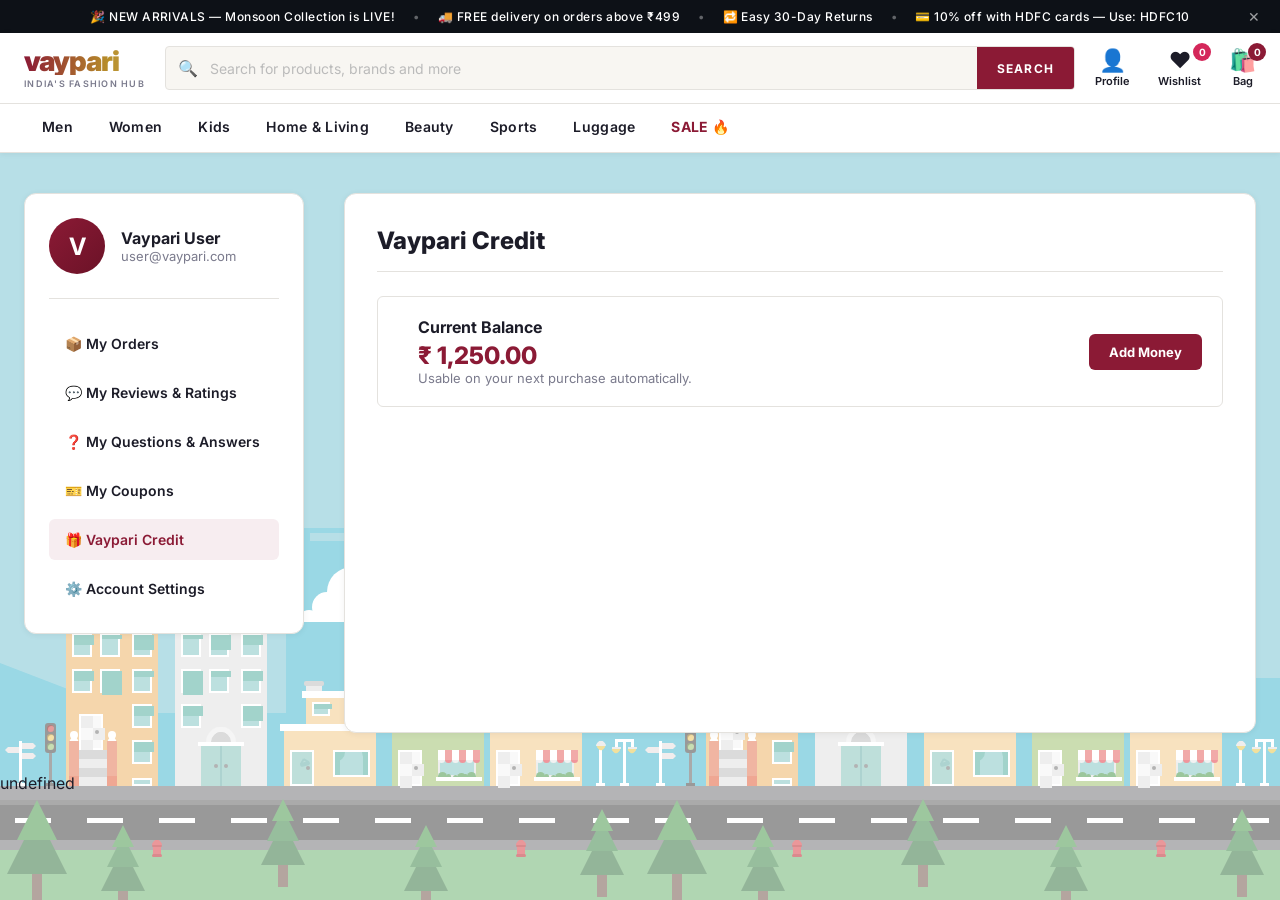
==== commit c35fdc0e: "Add files via upload" ====
--- a/credit.html
+++ b/credit.html
@@ -57,7 +57,7 @@
             </button>
 
             <!-- Logo -->
-            <a href="Front.html" class="logo" aria-label="Vaypari Home">
+            <a href="index.html" class="logo" aria-label="Vaypari Home">
                 <span class="logo-text">vaypari</span>
                 <span class="logo-tag">India's Fashion Hub</span>
             </a>
